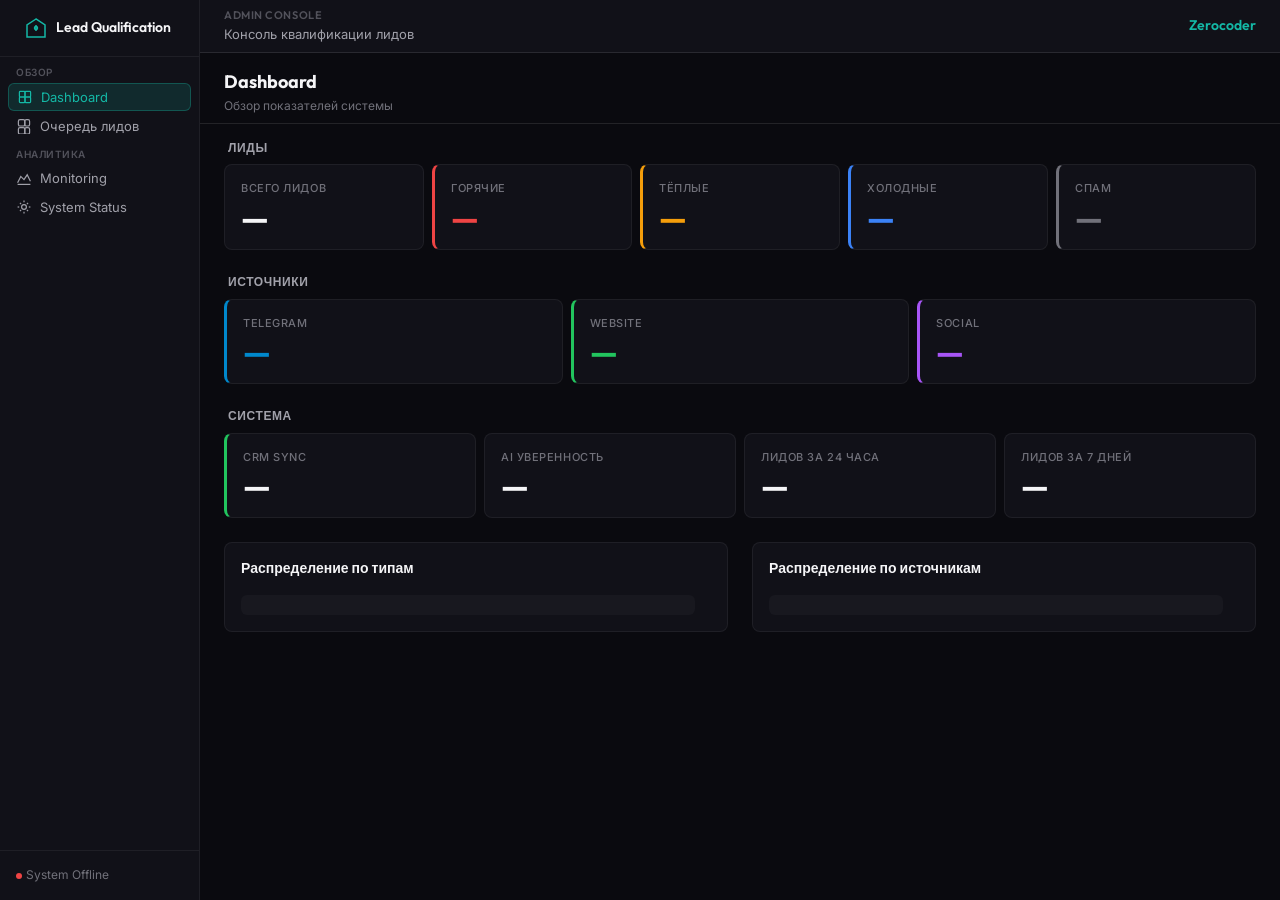
==== admin-ui/index.html @ 1e330328 "Initial release: Lead Qualification MVP AI-powered lead qualification system with Website, Telegram," ====
<!DOCTYPE html>
<html lang="ru">
<head>
    <meta charset="UTF-8">
    <meta name="viewport" content="width=device-width, initial-scale=1.0">
    <title>Lead Qualification — Admin Console</title>
    <link rel="preconnect" href="https://fonts.googleapis.com">
    <link rel="preconnect" href="https://fonts.gstatic.com" crossorigin>
    <link href="https://fonts.googleapis.com/css2?family=Inter:wght@400;500;600;700&family=Outfit:wght@400;500;600;700&display=swap" rel="stylesheet">
    <link rel="stylesheet" href="styles.css">
</head>
<body>
    <div class="app">
        <div class="app-layout">
            <!-- Sidebar - Full Height -->
            <aside class="sidebar">
                <div class="sidebar-brand">
                    <svg class="sidebar-logo" viewBox="0 0 32 32" fill="none" stroke="currentColor" stroke-width="2">
                        <path d="M16 4l-12 8v16h24v-16l-12-8z"/>
                        <path d="M16 12v8"/>
                        <circle cx="16" cy="16" r="2"/>
                    </svg>
                    <div class="sidebar-brand-text">
                        <div class="sidebar-brand-title">Lead Qualification</div>
                    </div>
                </div>
                <nav class="sidebar-nav">
                    <div class="nav-section">
                        <div class="nav-section-title">Обзор</div>
                        <a href="#dashboard" class="nav-item active" data-page="dashboard">
                            <svg class="nav-icon" viewBox="0 0 20 20" fill="none" stroke="currentColor" stroke-width="1.5">
                                <rect x="3" y="3" width="7" height="7" rx="1"/>
                                <rect x="10" y="3" width="7" height="7" rx="1"/>
                                <rect x="3" y="10" width="7" height="7" rx="1"/>
                                <rect x="10" y="10" width="7" height="7" rx="1"/>
                            </svg>
                            Dashboard
                        </a>
                        <a href="#leads" class="nav-item" data-page="leads">
                            <svg class="nav-icon" viewBox="0 0 20 20" fill="none" stroke="currentColor" stroke-width="1.5">
                                <path d="M9 2H5a2 2 0 00-2 2v4a2 2 0 002 2h4a2 2 0 002-2V4a2 2 0 00-2-2z"/>
                                <path d="M15 2h-2a2 2 0 00-2 2v4a2 2 0 002 2h2a2 2 0 002-2V4a2 2 0 00-2-2z"/>
                                <path d="M9 12H5a2 2 0 00-2 2v4a2 2 0 002 2h4a2 2 0 002-2v-4a2 2 0 00-2-2z"/>
                                <path d="M15 12h-2a2 2 0 00-2 2v4a2 2 0 002 2h2a2 2 0 002-2v-4a2 2 0 00-2-2z"/>
                            </svg>
                            Очередь лидов
                        </a>
                    </div>
                    <div class="nav-section">
                        <div class="nav-section-title">Аналитика</div>
                        <a href="#monitoring" class="nav-item" data-page="monitoring">
                            <svg class="nav-icon" viewBox="0 0 20 20" fill="none" stroke="currentColor" stroke-width="1.5">
                                <path d="M2 16l4-8 4 4 4-6 4 8"/>
                                <path d="M2 18h16"/>
                            </svg>
                            Monitoring
                        </a>
                        <a href="#system" class="nav-item" data-page="system">
                            <svg class="nav-icon" viewBox="0 0 20 20" fill="none" stroke="currentColor" stroke-width="1.5">
                                <circle cx="10" cy="10" r="3"/>
                                <path d="M10 2v2"/>
                                <path d="M10 16v2"/>
                                <path d="M2 10h2"/>
                                <path d="M16 10h2"/>
                                <path d="M4.93 4.93l1.41 1.41"/>
                                <path d="M13.66 13.66l1.41 1.41"/>
                                <path d="M4.93 15.07l1.41-1.41"/>
                                <path d="M13.66 6.34l1.41-1.41"/>
                            </svg>
                            System Status
                        </a>
                    </div>
                </nav>
                <div class="sidebar-footer">
                    <div class="system-status">
                        <div class="status-indicator" id="system-status-indicator"></div>
                        <span class="status-text" id="system-status-text">System Online</span>
                    </div>
                </div>
            </aside>

            <!-- Main Content Area -->
            <main class="main">
                <!-- Global Header -->
                <header class="global-header">
                    <div class="global-header__left">
                        <div class="global-header__title">ADMIN CONSOLE</div>
                        <div class="global-header__subtitle">Консоль квалификации лидов</div>
                    </div>
                    <div class="global-header__right">
                        <div class="global-header__zerocoder">Zerocoder</div>
                    </div>
                </header>

                <!-- Workspace Header -->
                <div class="workspace-header" id="workspace-header">
                    <h1 class="workspace-title" id="workspace-title">Dashboard</h1>
                    <p class="workspace-subtitle" id="workspace-subtitle">Обзор показателей системы</p>
                </div>

                <div class="workspace-divider"></div>

                <!-- Content -->
                <div class="content">
                    <!-- Dashboard Page -->
                    <div id="dashboard-page" class="page active">
                        <div class="dashboard-grid">
                            <!-- Блок 1: Лиды -->
                            <div class="metrics-block">
                                <div class="metrics-block__title">Лиды</div>
                                <div class="metrics-row">
                                    <div class="metric-card">
                                        <div class="metric-header">
                                            <span class="metric-label">Всего лидов</span>
                                        </div>
                                        <div class="metric-value" id="metric-total">—</div>
                                    </div>
                                    <div class="metric-card hot">
                                        <div class="metric-header">
                                            <span class="metric-label">Горячие</span>
                                        </div>
                                        <div class="metric-value" id="metric-hot">—</div>
                                    </div>
                                    <div class="metric-card warm">
                                        <div class="metric-header">
                                            <span class="metric-label">Тёплые</span>
                                        </div>
                                        <div class="metric-value" id="metric-warm">—</div>
                                    </div>
                                    <div class="metric-card cold">
                                        <div class="metric-header">
                                            <span class="metric-label">Холодные</span>
                                        </div>
                                        <div class="metric-value" id="metric-cold">—</div>
                                    </div>
                                    <div class="metric-card spam">
                                        <div class="metric-header">
                                            <span class="metric-label">Спам</span>
                                        </div>
                                        <div class="metric-value" id="metric-spam">—</div>
                                    </div>
                                </div>
                            </div>

                            <!-- Блок 2: Источники -->
                            <div class="metrics-block">
                                <div class="metrics-block__title">Источники</div>
                                <div class="metrics-row">
                                    <div class="metric-card telegram">
                                        <div class="metric-header">
                                            <span class="metric-label">Telegram</span>
                                        </div>
                                        <div class="metric-value" id="metric-telegram">—</div>
                                    </div>
                                    <div class="metric-card website">
                                        <div class="metric-header">
                                            <span class="metric-label">Website</span>
                                        </div>
                                        <div class="metric-value" id="metric-website">—</div>
                                    </div>
                                    <div class="metric-card social">
                                        <div class="metric-header">
                                            <span class="metric-label">Social</span>
                                        </div>
                                        <div class="metric-value" id="metric-social">—</div>
                                    </div>
                                </div>
                            </div>

                            <!-- Блок 3: Система -->
                            <div class="metrics-block">
                                <div class="metrics-block__title">Система</div>
                                <div class="metrics-row">
                                    <div class="metric-card success">
                                        <div class="metric-header">
                                            <span class="metric-label">CRM Sync</span>
                                        </div>
                                        <div class="metric-value" id="metric-crm-success">—</div>
                                    </div>
                                    <div class="metric-card">
                                        <div class="metric-header">
                                            <span class="metric-label">AI Уверенность</span>
                                        </div>
                                        <div class="metric-value" id="metric-confidence">—</div>
                                    </div>
                                    <div class="metric-card">
                                        <div class="metric-header">
                                            <span class="metric-label">Лидов за 24 часа</span>
                                        </div>
                                        <div class="metric-value" id="metric-24h">—</div>
                                    </div>
                                    <div class="metric-card">
                                        <div class="metric-header">
                                            <span class="metric-label">Лидов за 7 дней</span>
                                        </div>
                                        <div class="metric-value" id="metric-7d">—</div>
                                    </div>
                                </div>
                            </div>

                            <!-- Charts -->
                            <div class="charts-section">
                                <div class="chart-card">
                                    <div class="chart-header">
                                        <h3 class="chart-title">Распределение по типам</h3>
                                    </div>
                                    <div class="distribution-chart">
                                        <div class="distribution-bar" id="distribution-bar">
                                            <div class="bar-segment hot" id="bar-hot"></div>
                                            <div class="bar-segment warm" id="bar-warm"></div>
                                            <div class="bar-segment cold" id="bar-cold"></div>
                                            <div class="bar-segment spam" id="bar-spam"></div>
                                        </div>
                                        <div class="distribution-legend" id="distribution-legend"></div>
                                    </div>
                                </div>
                                <div class="chart-card">
                                    <div class="chart-header">
                                        <h3 class="chart-title">Распределение по источникам</h3>
                                    </div>
                                    <div class="distribution-chart">
                                        <div class="distribution-bar" id="sources-bar">
                                            <div class="bar-segment telegram" id="bar-telegram"></div>
                                            <div class="bar-segment website" id="bar-website"></div>
                                            <div class="bar-segment social_media" id="bar-social"></div>
                                        </div>
                                        <div class="distribution-legend" id="sources-legend"></div>
                                    </div>
                                </div>
                            </div>
                        </div>
                    </div>

                    <!-- Leads Page - Operational Workspace -->
                    <div id="leads-page" class="page">
                        <div class="operational-workspace">
                            <!-- Left Macropanel -->
                            <div class="left-macropanel">
                                <!-- Filters -->
                                <div class="filters-bar">
                                    <select class="filter-select" id="filter-type">
                                        <option value="">Все типы</option>
                                        <option value="hot">🔥 Горячие</option>
                                        <option value="warm">🌡️ Тёплые</option>
                                        <option value="cold">❄️ Холодные</option>
                                        <option value="spam">🗑️ Спам</option>
                                    </select>
                                    <select class="filter-select" id="filter-source">
                                        <option value="">Все источники</option>
                                        <option value="telegram">Telegram</option>
                                        <option value="website">Website</option>
                                        <option value="social_media">Social Media</option>
                                    </select>
                                </div>
                                <!-- Search -->
                                <div class="search-bar">
                                    <input type="text" class="search-input" id="search-input" placeholder="Поиск по имени, телефону, email...">
                                </div>
                                <!-- Pagination -->
                                <div class="pagination-bar">
                                    <span class="pagination-meta">Страница <span id="pagination-page">1</span> · Всего: <span id="pagination-total">0</span> · Показано: <span id="pagination-shown">0</span></span>
                                    <div class="pagination-controls">
                                        <button class="pagination-btn" id="pagination-prev" disabled>←</button>
                                        <button class="pagination-btn" id="pagination-next">→</button>
                                    </div>
                                </div>
                                <!-- List -->
                                <div class="list-container" id="leads-list">
                                    <div class="loading-state">
                                        <div class="spinner"></div>
                                        <div class="loading-text">Загрузка...</div>
                                    </div>
                                </div>
                            </div>

                            <!-- Right Macropanel -->
                            <div class="right-macropanel" id="lead-detail">
                                <div class="empty-state">
                                    <svg class="empty-icon" viewBox="0 0 24 24" fill="none" stroke="currentColor" stroke-width="1.5">
                                        <path d="M9 5H7a2 2 0 00-2 2v12a2 2 0 002 2h10a2 2 0 002-2V7a2 2 0 00-2-2h-2"/>
                                        <rect x="9" y="3" width="6" height="4" rx="1"/>
                                    </svg>
                                    <h3 class="empty-title">Выберите лид</h3>
                                    <p class="empty-text">Кликните на элемент в списке</p>
                                </div>
                            </div>
                        </div>
                    </div>

                    <!-- Monitoring Page -->
                    <div id="monitoring-page" class="page">
                        <div class="operational-workspace">
                            <div class="left-macropanel">
                                <div class="filters-bar">
                                    <select class="filter-select" id="monitoring-type">
                                        <option value="">Все события</option>
                                        <option value="lead">Новые лиды</option>
                                        <option value="qualification">Квалификации</option>
                                        <option value="crm_sync">CRM синхронизации</option>
                                        <option value="error">Ошибки</option>
                                    </select>
                                </div>
                                <div class="search-bar">
                                    <input type="text" class="search-input" id="monitoring-search" placeholder="Поиск по ID события...">
                                </div>
                                <div class="pagination-bar">
                                    <span class="pagination-meta">Страница <span id="monitoring-pagination-page">1</span> · Всего: <span id="monitoring-pagination-total">0</span> · Показано: <span id="monitoring-pagination-shown">0</span></span>
                                    <div class="pagination-controls">
                                        <button class="pagination-btn" id="monitoring-pagination-prev" disabled>←</button>
                                        <button class="pagination-btn" id="monitoring-pagination-next">→</button>
                                    </div>
                                </div>
                                <div class="list-container" id="monitoring-list">
                                    <div class="loading-state">
                                        <div class="spinner"></div>
                                        <div class="loading-text">Загрузка событий...</div>
                                    </div>
                                </div>
                            </div>
                            <div class="right-macropanel" id="event-detail">
                                <div class="empty-state">
                                    <svg class="empty-icon" viewBox="0 0 24 24" fill="none" stroke="currentColor" stroke-width="1.5">
                                        <circle cx="12" cy="12" r="10"/>
                                        <path d="M12 8v4"/>
                                        <path d="M12 16h.01"/>
                                    </svg>
                                    <h3 class="empty-title">Выберите событие</h3>
                                    <p class="empty-text">Кликните на событие в списке</p>
                                </div>
                            </div>
                        </div>
                    </div>

                    <!-- System Status Page -->
                    <div id="system-page" class="page">
                        <div class="metrics-section">
                            <div class="metrics-row" id="system-metrics"></div>
                        </div>
                    </div>
                </div>
            </main>
        </div>
    </div>

    <script src="app.js"></script>
</body>
</html>
---- admin-ui/styles.css ----
/* CSS Variables */
:root {
    --bg-primary: #0a0a0f; --bg-secondary: #111118; --bg-tertiary: #18181f; --bg-elevated: #1e1e28; --bg-hover: #262632; --bg-input: #15151d;
    --text-primary: #f5f5f7; --text-secondary: #a1a1aa; --text-tertiary: #71717a; --text-muted: #52525b;
    --accent-primary: #14b8a6; --accent-secondary: #0d9488; --accent-glow: rgba(20,184,166,0.15); --accent-border: rgba(20,184,166,0.3);
    --hot-primary: #ef4444; --hot-glow: rgba(239,68,68,0.15); --warm-primary: #f59e0b; --warm-glow: rgba(245,158,11,0.15);
    --cold-primary: #3b82f6; --cold-glow: rgba(59,130,246,0.15); --spam-primary: #71717a; --spam-glow: rgba(113,113,122,0.15);
    --success: #22c55e; --success-glow: rgba(34,197,94,0.15); --success-border: rgba(34,197,94,0.3);
    --error: #ef4444; --error-glow: rgba(239,68,68,0.15); --error-border: rgba(239,68,68,0.3);
    --pending: #f59e0b; --pending-glow: rgba(245,158,11,0.15);
    --border-subtle: rgba(255,255,255,0.06); --border-default: rgba(255,255,255,0.1); --border-strong: rgba(255,255,255,0.15);
    --space-xs: 0.25rem; --space-sm: 0.5rem; --space-md: 1rem; --space-lg: 1.5rem; --space-xl: 2rem;
    --radius-sm: 0.375rem; --radius-md: 0.5rem; --radius-lg: 0.75rem;
    --font-display: 'Outfit', -apple-system, BlinkMacSystemFont, sans-serif; --font-body: 'Inter', -apple-system, BlinkMacSystemFont, sans-serif; --font-mono: 'Courier New', monospace;
    --transition-fast: 150ms ease; --transition-normal: 250ms ease;
}
*, *::before, *::after { box-sizing: border-box; margin: 0; padding: 0; }
html { scroll-behavior: smooth; font-size: 16px; }
body { font-family: var(--font-body); font-weight: 400; line-height: 1.4; color: var(--text-primary); background: var(--bg-primary); -webkit-font-smoothing: antialiased; min-height: 100vh; }
.app { display: flex; flex-direction: column; min-height: 100vh; }
.app-layout { display: flex; min-height: 100vh; }

/* Sidebar */
.sidebar { width: 200px; background: var(--bg-secondary); border-right: 1px solid var(--border-subtle); display: flex; flex-direction: column; position: sticky; top: 0; height: 100vh; overflow-y: auto; }
.sidebar-brand { padding: var(--space-md) var(--space-lg); border-bottom: 1px solid var(--border-subtle); display: flex; align-items: center; gap: var(--space-sm); }
.sidebar-logo { width: 24px; height: 24px; color: var(--accent-primary); flex-shrink: 0; }
.sidebar-brand-title { font-family: var(--font-display); font-weight: 600; font-size: 0.875rem; color: var(--text-primary); }
.sidebar-nav { flex: 1; padding: var(--space-sm) 0; }
.nav-section { padding: 0 var(--space-sm); margin-bottom: var(--space-sm); }
.nav-section-title { font-size: 0.625rem; font-weight: 600; color: var(--text-muted); text-transform: uppercase; letter-spacing: 0.05em; padding: 0 var(--space-sm); margin-bottom: var(--space-xs); }
.nav-item { display: flex; align-items: center; gap: var(--space-sm); padding: var(--space-xs) var(--space-sm); color: var(--text-secondary); text-decoration: none; border-radius: var(--radius-sm); transition: all var(--transition-fast); cursor: pointer; margin-bottom: 2px; font-size: 0.8125rem; }
.nav-item:hover { background: var(--bg-hover); color: var(--text-primary); }
.nav-item.active { background: var(--accent-glow); color: var(--accent-primary); border: 1px solid var(--accent-border); }
.nav-icon { width: 16px; height: 16px; flex-shrink: 0; }
.sidebar-footer { padding: var(--space-md); border-top: 1px solid var(--border-subtle); }
.system-status { display: flex; align-items: center; gap: var(--space-xs); font-size: 0.75rem; }
.status-indicator { width: 6px; height: 6px; border-radius: 50%; background: var(--success); animation: pulse 2s infinite; }
@keyframes pulse { 0%, 100% { opacity: 1; } 50% { opacity: 0.5; } }
.status-indicator.error { background: var(--error); }
.status-text { color: var(--text-tertiary); }

/* Main */
.main { flex: 1; min-height: 100vh; display: flex; flex-direction: column; }

/* Global Header */
.global-header { display: flex; justify-content: space-between; align-items: center; padding: var(--space-sm) var(--space-lg); background: var(--bg-secondary); border-bottom: 1px solid var(--border-default); }
.global-header__left { display: flex; flex-direction: column; gap: 2px; }
.global-header__title { font-family: var(--font-display); font-size: 0.6875rem; font-weight: 600; color: var(--text-muted); text-transform: uppercase; letter-spacing: 0.05em; }
.global-header__subtitle { font-size: 0.8125rem; color: var(--text-secondary); }
.global-header__right { display: flex; align-items: center; }
.global-header__zerocoder { font-family: var(--font-display); font-size: 0.875rem; font-weight: 600; color: var(--accent-primary); }

/* Workspace Header */
.workspace-header { padding: var(--space-md) var(--space-lg) var(--space-sm); }
.workspace-title { font-family: var(--font-display); font-size: 1.125rem; font-weight: 700; color: var(--text-primary); margin: 0 0 4px 0; }
.workspace-subtitle { font-size: 0.75rem; color: var(--text-tertiary); margin: 0; }
.workspace-divider { height: 1px; background: var(--border-default); margin-bottom: var(--space-md); }

/* Content */
.content { flex: 1; padding: 0 var(--space-lg) var(--space-lg); }
.page { display: none; }
.page.active { display: block; }

/* Dashboard */
.dashboard-grid { display: grid; gap: var(--space-lg); }
.metrics-block { display: grid; gap: var(--space-sm); }
.metrics-block__title { font-family: var(--font-display); font-size: 0.75rem; font-weight: 600; color: var(--text-secondary); text-transform: uppercase; letter-spacing: 0.05em; padding: 0 var(--space-xs); }
.metrics-row { display: grid; grid-template-columns: repeat(auto-fit, minmax(180px, 1fr)); gap: var(--space-sm); }
.metric-card { background: var(--bg-secondary); border: 1px solid var(--border-subtle); border-radius: var(--radius-md); padding: var(--space-md); }
.metric-card.hot { border-left: 3px solid var(--hot-primary); }
.metric-card.warm { border-left: 3px solid var(--warm-primary); }
.metric-card.cold { border-left: 3px solid var(--cold-primary); }
.metric-card.spam { border-left: 3px solid var(--spam-primary); }
.metric-card.success { border-left: 3px solid var(--success); }
.metric-card.telegram { border-left: 3px solid #0088cc; }
.metric-card.website { border-left: 3px solid var(--success); }
.metric-card.social { border-left: 3px solid #a855f7; }
.metric-header { display: flex; align-items: center; justify-content: space-between; margin-bottom: var(--space-xs); }
.metric-label { font-size: 0.6875rem; font-weight: 500; color: var(--text-tertiary); text-transform: uppercase; letter-spacing: 0.05em; }
.metric-value { font-family: var(--font-display); font-size: 2rem; font-weight: 700; color: var(--text-primary); line-height: 1; }
.metric-card.hot .metric-value { color: var(--hot-primary); }
.metric-card.warm .metric-value { color: var(--warm-primary); }
.metric-card.cold .metric-value { color: var(--cold-primary); }
.metric-card.spam .metric-value { color: var(--spam-primary); }
.metric-card.telegram .metric-value { color: #0088cc; }
.metric-card.website .metric-value { color: var(--success); }
.metric-card.social .metric-value { color: #a855f7; }

/* Charts */
.charts-section { display: grid; grid-template-columns: repeat(auto-fit, minmax(350px, 1fr)); gap: var(--space-lg); }
.chart-card { background: var(--bg-secondary); border: 1px solid var(--border-subtle); border-radius: var(--radius-md); padding: var(--space-md); }
.chart-title { font-family: var(--font-display); font-size: 0.875rem; font-weight: 600; color: var(--text-primary); margin-bottom: var(--space-md); }
.distribution-chart { display: flex; align-items: center; gap: var(--space-md); }
.distribution-bar { flex: 1; height: 20px; background: var(--bg-tertiary); border-radius: var(--radius-sm); overflow: hidden; display: flex; }
.bar-segment { height: 100%; }
.bar-segment.hot { background: var(--hot-primary); }
.bar-segment.warm { background: var(--warm-primary); }
.bar-segment.cold { background: var(--cold-primary); }
.bar-segment.spam { background: var(--spam-primary); }
.bar-segment.telegram { background: #0088cc; }
.bar-segment.website { background: var(--success); }
.bar-segment.social_media { background: #a855f7; }
.distribution-legend { display: flex; flex-direction: column; gap: 2px; }
.legend-item { display: flex; align-items: center; gap: var(--space-sm); font-size: 0.75rem; }
.legend-dot { width: 8px; height: 8px; border-radius: 50%; }
.legend-dot.hot { background: var(--hot-primary); }
.legend-dot.warm { background: var(--warm-primary); }
.legend-dot.cold { background: var(--cold-primary); }
.legend-dot.spam { background: var(--spam-primary); }
.legend-dot.telegram { background: #0088cc; }
.legend-dot.website { background: var(--success); }
.legend-dot.social_media { background: #a855f7; }
.legend-label { color: var(--text-secondary); }
.legend-value { color: var(--text-primary); font-weight: 600; margin-left: auto; }

/* Operational Workspace */
.operational-workspace { display: grid; grid-template-columns: 360px 1fr; gap: var(--space-md); height: calc(100vh - 140px); }

/* Left Macropanel */
.left-macropanel { background: var(--bg-secondary); border: 1px solid var(--border-subtle); border-radius: var(--radius-md); display: flex; flex-direction: column; overflow: hidden; }
.filters-bar { display: flex; gap: var(--space-xs); padding: var(--space-sm); border-bottom: 1px solid var(--border-subtle); }
.filter-select { padding: 4px var(--space-sm); background: var(--bg-input); border: 1px solid var(--border-default); border-radius: var(--radius-sm); color: var(--text-primary); font-size: 0.75rem; cursor: pointer; }
.filter-select:focus { outline: none; border-color: var(--accent-primary); }
.search-bar { padding: var(--space-xs) var(--space-sm); border-bottom: 1px solid var(--border-subtle); }
.search-input { width: 100%; padding: 4px var(--space-sm); background: var(--bg-input); border: 1px solid var(--border-default); border-radius: var(--radius-sm); color: var(--text-primary); font-size: 0.8125rem; }
.search-input:focus { outline: none; border-color: var(--accent-primary); }
.search-input::placeholder { color: var(--text-muted); }
.pagination-bar { display: flex; align-items: center; justify-content: space-between; padding: var(--space-xs) var(--space-sm); border-bottom: 1px solid var(--border-subtle); font-size: 0.75rem; }
.pagination-meta { color: var(--text-terriary); }
.pagination-controls { display: flex; gap: var(--space-xs); }
.pagination-btn { padding: 2px var(--space-sm); background: var(--bg-tertiary); border: 1px solid var(--border-default); border-radius: var(--radius-sm); color: var(--text-primary); cursor: pointer; font-size: 0.75rem; }
.pagination-btn:hover:not(:disabled) { background: var(--bg-hover); }
.pagination-btn:disabled { opacity: 0.5; cursor: not-allowed; }

/* List Container */
.list-container { flex: 1; overflow-y: auto; }

/* Three-Line Item - Compact */
.list-item { display: grid; grid-template-rows: auto auto auto; gap: 1px; padding: 6px var(--space-sm); border-bottom: 1px solid var(--border-subtle); cursor: pointer; transition: background var(--transition-fast); }
.list-item:hover { background: var(--bg-hover); }
.list-item.selected { background: var(--accent-glow); border-left: 2px solid var(--accent-primary); }
.list-item__row { display: grid; grid-template-columns: 1fr auto 1fr; align-items: center; gap: var(--space-sm); }
.list-item__timestamp { font-size: 0.625rem; color: var(--text-tertiary); font-family: var(--font-mono); }
.list-item__id { font-size: 0.75rem; font-weight: 600; color: var(--text-primary); text-align: center; }
.list-item__status { text-align: right; }
.list-item__preview { font-size: 0.6875rem; color: var(--text-secondary); display: -webkit-box; -webkit-line-clamp: 2; -webkit-box-orient: vertical; overflow: hidden; }
.list-item__telemetry { font-size: 0.5625rem; color: var(--text-muted); font-family: var(--font-mono); display: flex; gap: var(--space-sm); flex-wrap: wrap; }
.list-item__telemetry-item { display: flex; align-items: center; gap: 2px; }

/* Right Macropanel */
.right-macropanel { background: var(--bg-secondary); border: 1px solid var(--border-subtle); border-radius: var(--radius-md); display: flex; flex-direction: column; overflow: hidden; }

/* Card Header */
.card-header { display: flex; align-items: center; justify-content: space-between; padding: var(--space-md); border-bottom: 1px solid var(--border-subtle); }
.card-header__title { font-family: var(--font-display); font-size: 0.875rem; font-weight: 600; color: var(--text-primary); }

/* Object Status */
.object-status { display: inline-flex; align-items: center; padding: 2px 8px; border-radius: var(--radius-sm); font-size: 0.6875rem; font-weight: 600; text-transform: uppercase; }
.object-status--success { background: var(--success-glow); color: var(--success); border: 1px solid var(--success-border); }
.object-status--error { background: var(--error-glow); color: var(--error); border: 1px solid var(--error-border); }
.object-status--pending { background: var(--pending-glow); color: var(--pending); border: 1px solid rgba(245,158,11,0.3); }

/* Card Body */
.card-body { flex: 1; overflow-y: auto; padding: var(--space-md); }

/* Passport Panels */
.passport-panels { display: grid; grid-template-columns: 1fr 1fr; gap: var(--space-md); margin-bottom: var(--space-md); }
.passport-panel { background: var(--bg-tertiary); border: 1px solid var(--border-subtle); border-radius: var(--radius-sm); padding: var(--space-sm); }
.passport-panel__title { font-family: var(--font-display); font-size: 0.625rem; font-weight: 600; color: var(--text-secondary); text-transform: uppercase; letter-spacing: 0.05em; margin-bottom: var(--space-xs); }
.passport-field { display: flex; align-items: baseline; gap: var(--space-xs); margin-bottom: 2px; }
.passport-field:last-child { margin-bottom: 0; }
.passport-field__label { font-size: 0.625rem; color: var(--text-muted); width: 140px; flex-shrink: 0; }
.passport-field__value { font-size: 0.75rem; color: var(--text-primary); flex: 1; }
.passport-field__value.missing { color: var(--text-muted); font-style: italic; }
.kommo-link { color: var(--accent-primary); text-decoration: none; font-size: 0.75rem; transition: color var(--transition-fast); }
.kommo-link:hover { color: var(--accent-secondary); text-decoration: underline; }

/* Content Panels */
.content-panels { display: grid; grid-template-columns: 1fr 1fr; gap: var(--space-md); margin-bottom: var(--space-md); }
.content-panel { background: var(--bg-tertiary); border: 1px solid var(--border-subtle); border-radius: var(--radius-sm); overflow: hidden; }
.content-panel__header { display: flex; align-items: center; gap: var(--space-xs); padding: var(--space-xs) var(--space-sm); background: var(--bg-elevated); border-bottom: 1px solid var(--border-subtle); }
.content-panel__icon { width: 14px; height: 14px; color: var(--accent-primary); }
.content-panel__title { font-size: 0.8125rem; font-weight: 500; color: var(--text-primary); }
.content-panel__badges { display: flex; align-items: center; gap: var(--space-sm); margin-left: auto; }
.content-panel__confidence { font-size: 0.75rem; color: var(--text-secondary); font-weight: 500; }
.content-panel__body { padding: var(--space-sm); height: calc(6 * 1.4rem); overflow-y: auto; }
.content-panel__text { font-size: 0.8125rem; line-height: 1.4; color: var(--text-secondary); white-space: pre-wrap; }
.content-panel__center { display: flex; flex-direction: column; align-items: center; justify-content: center; gap: var(--space-sm); height: 100%; }
.content-panel__type { display: flex; align-items: center; gap: var(--space-sm); font-size: 0.875rem; font-weight: 600; }
.content-panel__verdict { font-size: 0.8125rem; color: var(--text-secondary); text-align: center; }

/* Timeline */
.timeline { display: flex; flex-direction: column; gap: var(--space-xs); }
.timeline-stage { display: grid; grid-template-rows: auto auto; gap: 1px; }
.timeline-stage__top { display: grid; grid-template-columns: 1fr auto; align-items: center; gap: var(--space-sm); }
.timeline-stage__left { display: flex; align-items: center; gap: var(--space-xs); }
.timeline-stage__marker { width: 6px; height: 6px; border-radius: 50%; flex-shrink: 0; }
.timeline-stage__marker--success { background: var(--success); }
.timeline-stage__marker--error { background: var(--error); }
.timeline-stage__marker--pending { background: var(--pending); }
.timeline-stage__time { font-size: 0.625rem; color: var(--text-tertiary); font-family: var(--font-mono); }
.timeline-stage__name { font-size: 0.8125rem; color: var(--text-primary); }
.timeline-stage__status { font-size: 0.6875rem; color: var(--text-secondary); }
.timeline-stage__bottom { margin-left: 14px; font-size: 0.625rem; color: var(--text-muted); cursor: pointer; }
.timeline-stage__bottom:hover { color: var(--text-tertiary); text-decoration: underline; }

/* Collapsed Zone */
.collapsed-zone { margin-top: auto; border-top: 1px solid var(--border-subtle); }
.collapsed-zone summary { padding: var(--space-sm); background: var(--bg-tertiary); cursor: pointer; font-size: 0.8125rem; font-weight: 500; color: var(--text-secondary); display: flex; align-items: center; justify-content: space-between; }
.collapsed-zone summary:hover { background: var(--bg-hover); }
.collapsed-zone[open] summary { border-bottom: 1px solid var(--border-subtle); }
.collapsed-zone__content { padding: var(--space-sm); }

/* Badges */
.badge { display: inline-flex; align-items: center; padding: 2px 6px; border-radius: var(--radius-sm); font-size: 0.6875rem; font-weight: 600; }
.badge.hot { background: var(--hot-glow); color: var(--hot-primary); }
.badge.warm { background: var(--warm-glow); color: var(--warm-primary); }
.badge.cold { background: var(--cold-glow); color: var(--cold-primary); }
.badge.spam { background: var(--spam-glow); color: var(--spam-primary); }
.badge.success { background: var(--success-glow); color: var(--success); }
.badge.error { background: var(--error-glow); color: var(--error); }
.badge.pending { background: var(--pending-glow); color: var(--pending); }
.badge.telegram { background: rgba(0,136,204,0.15); color: #0088cc; }
.badge.website { background: rgba(34,197,94,0.15); color: var(--success); }
.badge.social_media { background: rgba(168,85,247,0.15); color: #a855f7; }

/* Empty & Loading */
.empty-state { display: flex; flex-direction: column; align-items: center; justify-content: center; padding: var(--space-xl); text-align: center; }
.empty-icon { width: 48px; height: 48px; color: var(--text-muted); margin-bottom: var(--space-md); }
.empty-title { font-family: var(--font-display); font-size: 1rem; font-weight: 600; color: var(--text-primary); margin-bottom: var(--space-xs); }
.empty-text { font-size: 0.8125rem; color: var(--text-tertiary); }
.loading-state { display: flex; flex-direction: column; align-items: center; justify-content: center; padding: var(--space-xl); }
.spinner { width: 24px; height: 24px; border: 2px solid var(--border-subtle); border-top-color: var(--accent-primary); border-radius: 50%; animation: spin 0.8s linear infinite; }
@keyframes spin { to { transform: rotate(360deg); } }
.loading-text { margin-top: var(--space-sm); font-size: 0.8125rem; color: var(--text-terriary); }

/* Scrollbar */
::-webkit-scrollbar { width: 6px; height: 6px; }
::-webkit-scrollbar-track { background: var(--bg-tertiary); }
::-webkit-scrollbar-thumb { background: var(--border-default); border-radius: 3px; }
::-webkit-scrollbar-thumb:hover { background: var(--border-strong); }

/* Responsive */
@media (max-width: 1400px) { .operational-workspace { grid-template-columns: 380px 1fr; } }
@media (max-width: 1024px) { .sidebar { width: 180px; } .operational-workspace { grid-template-columns: 1fr; } .right-macropanel { display: none; } }
@media (max-width: 768px) { .sidebar { width: 60px; } .nav-section-title { display: none; } .nav-item { padding: var(--space-xs); justify-content: center; } .content { padding: 0 var(--space-md) var(--space-md); } }
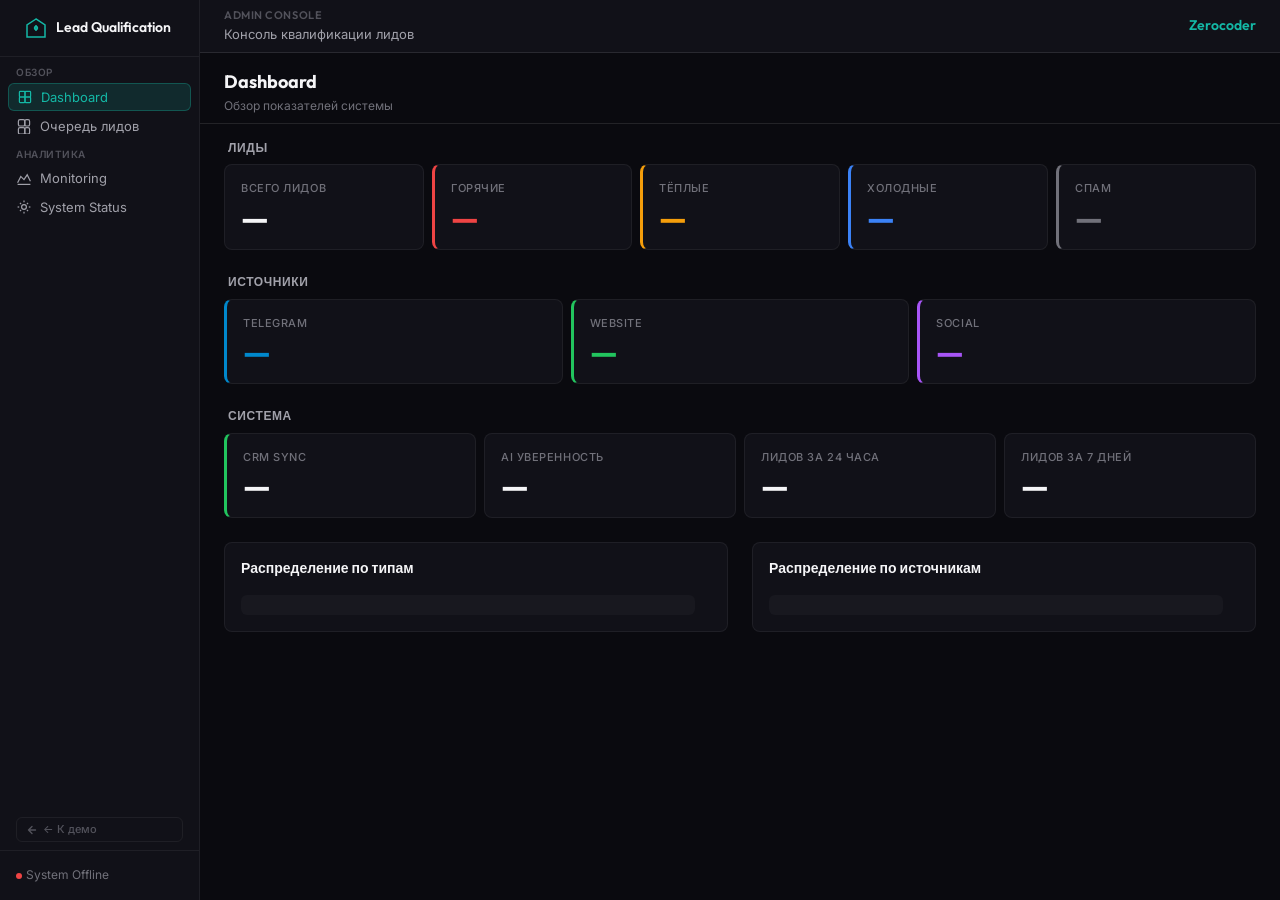
==== commit 57f8eeb2: "Update User Guide" ====
--- a/admin-ui/index.html
+++ b/admin-ui/index.html
@@ -71,6 +71,12 @@
                         </a>
                     </div>
                 </nav>
+                <a href="https://lead-qual-demo.alex-n8n.site" class="sidebar-back">
+                    <svg class="sidebar-back-icon" viewBox="0 0 20 20" fill="none">
+                        <path d="M15 10H5M5 10L10 5M5 10L10 15" stroke="currentColor" stroke-width="2" stroke-linecap="round" stroke-linejoin="round"/>
+                    </svg>
+                    <span>← К демо</span>
+                </a>
                 <div class="sidebar-footer">
                     <div class="system-status">
                         <div class="status-indicator" id="system-status-indicator"></div>
--- a/admin-ui/styles.css
+++ b/admin-ui/styles.css
@@ -25,6 +25,9 @@
 .sidebar-brand { padding: var(--space-md) var(--space-lg); border-bottom: 1px solid var(--border-subtle); display: flex; align-items: center; gap: var(--space-sm); }
 .sidebar-logo { width: 24px; height: 24px; color: var(--accent-primary); flex-shrink: 0; }
 .sidebar-brand-title { font-family: var(--font-display); font-weight: 600; font-size: 0.875rem; color: var(--text-primary); }
+.sidebar-back { display: flex; align-items: center; gap: var(--space-xs); padding: var(--space-xs) var(--space-sm); margin: var(--space-sm) var(--space-md); background: transparent; border: 1px solid var(--border-subtle); border-radius: var(--radius-sm); color: var(--text-muted); text-decoration: none; font-size: 0.6875rem; font-weight: 500; transition: all var(--transition-fast); }
+.sidebar-back:hover { background: var(--bg-hover); color: var(--text-secondary); border-color: var(--border-default); }
+.sidebar-back-icon { width: 14px; height: 14px; }
 .sidebar-nav { flex: 1; padding: var(--space-sm) 0; }
 .nav-section { padding: 0 var(--space-sm); margin-bottom: var(--space-sm); }
 .nav-section-title { font-size: 0.625rem; font-weight: 600; color: var(--text-muted); text-transform: uppercase; letter-spacing: 0.05em; padding: 0 var(--space-sm); margin-bottom: var(--space-xs); }
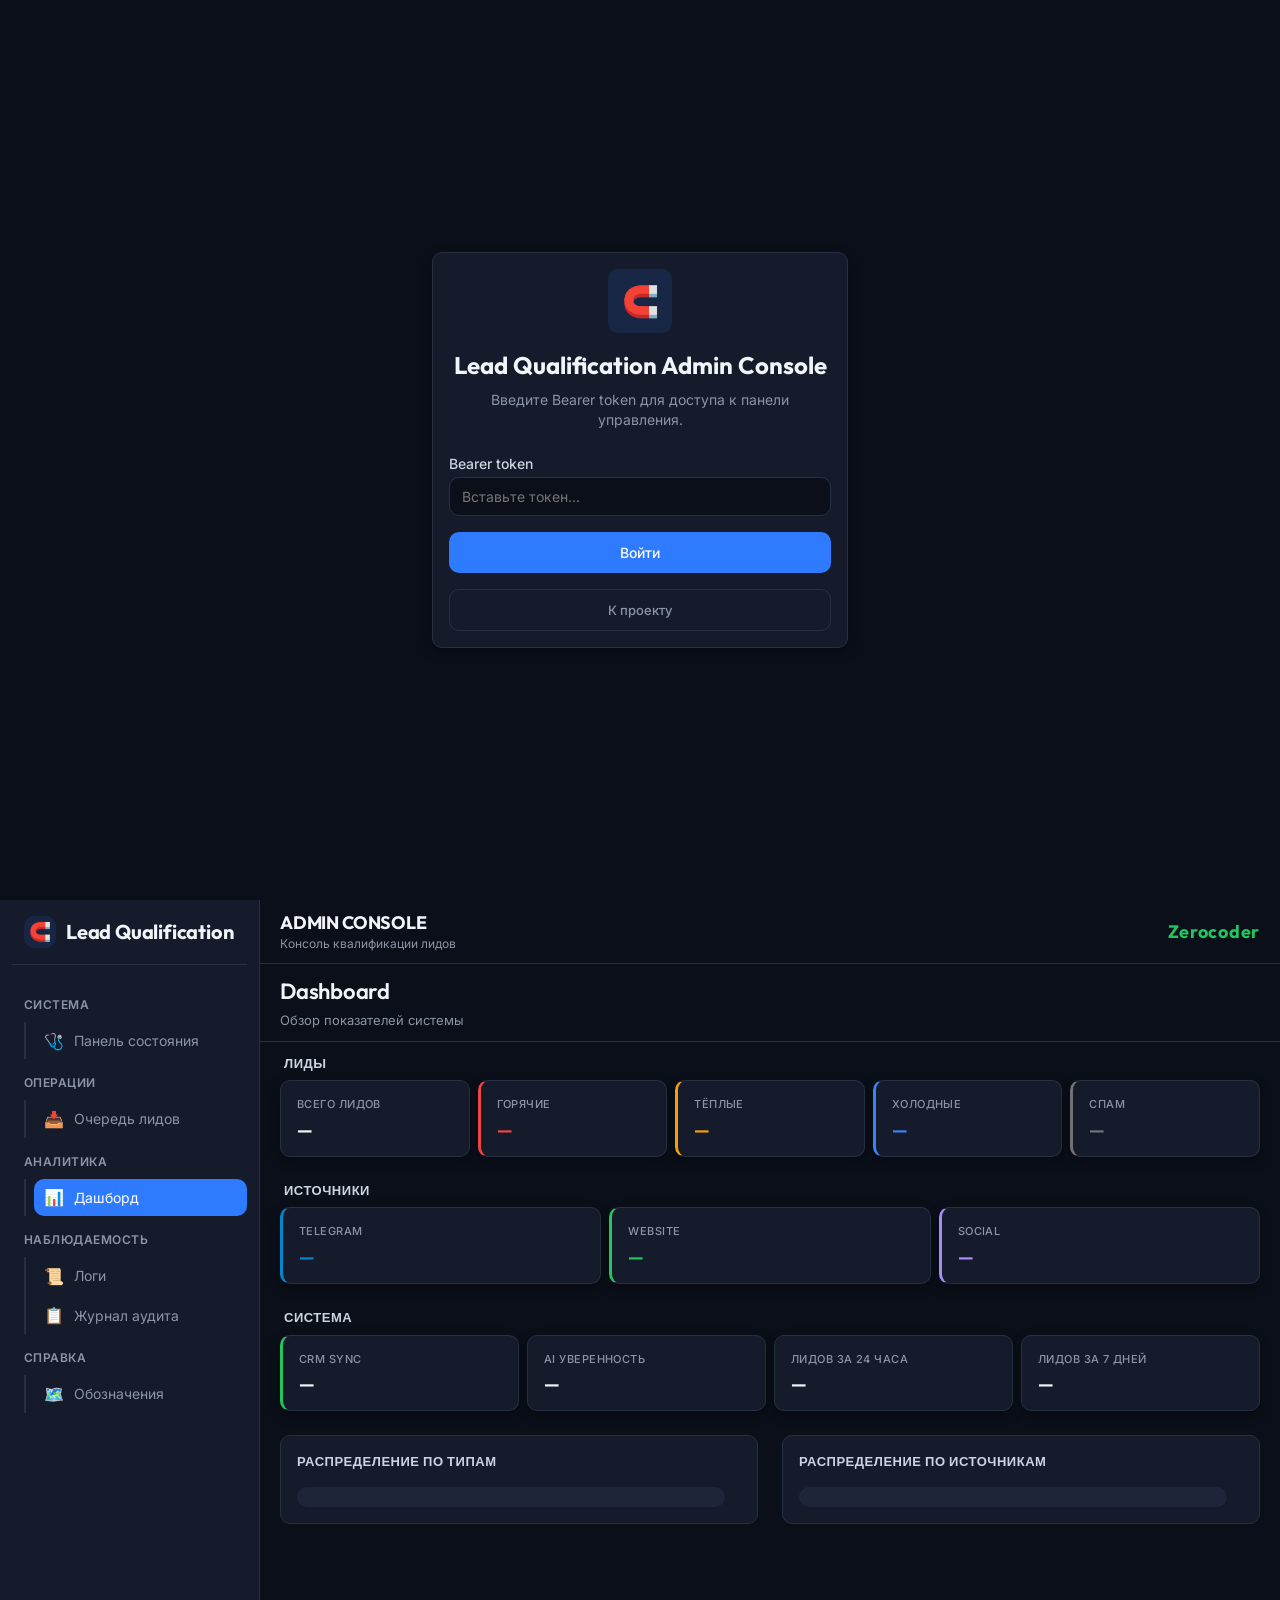
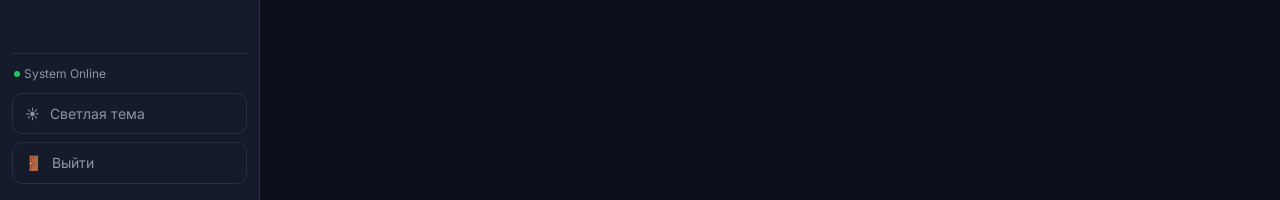
==== commit 369c7e24: "feat: admin console canon wave (logs/audit/auth) + roadmap SSOT pointer - Audit subsystem (audit_log" ====
--- a/admin-ui/index.html
+++ b/admin-ui/index.html
@@ -7,81 +7,124 @@
     <link rel="preconnect" href="https://fonts.googleapis.com">
     <link rel="preconnect" href="https://fonts.gstatic.com" crossorigin>
     <link href="https://fonts.googleapis.com/css2?family=Inter:wght@400;500;600;700&family=Outfit:wght@400;500;600;700&display=swap" rel="stylesheet">
-    <link rel="stylesheet" href="styles.css">
+    <link rel="stylesheet" href="styles.css?v=22">
+    <script>
+        /* Тема применяется до отрисовки (без вспышки): ключ `ai-theme`
+           — общий стандарт консолей APL (RF/AIC/RAR/MAB/PR/LQ). */
+        (function () {
+            try {
+                var t = localStorage.getItem('ai-theme');
+                if (t === 'light') document.documentElement.setAttribute('data-theme', 'light');
+            } catch (e) { /* localStorage недоступен */ }
+        })();
+    </script>
 </head>
 <body>
+    <!-- Форма входа по токену (канон AIC Login / RF companyAuth): показывается,
+         пока нет валидной сессии; успешный вход пишется в аудит (console_login). -->
+    <div id="login-page" class="login-page" hidden>
+        <div class="card login-card">
+            <div class="login-card__icon">🧲</div>
+            <h1 class="login-card__title">Lead Qualification Admin Console</h1>
+            <p class="login-card__subtitle">Введите Bearer token для доступа к панели управления.</p>
+            <form id="login-form" novalidate>
+                <label class="login-card__label" for="login-token"
+                       title="Полный доступ к панели управления — по токену.">Bearer token</label>
+                <input type="password" id="login-token" class="audit-input login-card__input"
+                       placeholder="Вставьте токен..." autocomplete="current-password">
+                <div class="login-card__error" id="login-error" hidden></div>
+                <button type="submit" class="login-card__btn">Войти</button>
+                <button type="button" class="login-card__btn login-card__btn--outline" id="login-demo" hidden
+                        title="Демо-режим: посмотрите консоль без прав изменения (read-only).">Войти в демо-режим (только просмотр)</button>
+                <button type="button" class="login-card__btn login-card__btn--outline login-card__btn--home" id="login-return"
+                        title="Вернуться на страницу проекта в витрине AIP.">К проекту</button>
+            </form>
+        </div>
+    </div>
+
     <div class="app">
         <div class="app-layout">
             <!-- Sidebar - Full Height -->
             <aside class="sidebar">
                 <div class="sidebar-brand">
-                    <svg class="sidebar-logo" viewBox="0 0 32 32" fill="none" stroke="currentColor" stroke-width="2">
-                        <path d="M16 4l-12 8v16h24v-16l-12-8z"/>
-                        <path d="M16 12v8"/>
-                        <circle cx="16" cy="16" r="2"/>
-                    </svg>
+                    <span class="sidebar-brand__icon" aria-hidden="true">🧲</span>
                     <div class="sidebar-brand-text">
                         <div class="sidebar-brand-title">Lead Qualification</div>
                     </div>
                 </div>
+                <!-- Демо-бейдж — канон RF .op-sidebar-demo / AIC / MAB: под брендом,
+                     виден только в демо-сессии (роль demo, read-only). -->
+                <div class="sidebar-demo-badge" id="demo-badge" hidden>🔒 Демо-режим: только просмотр</div>
                 <nav class="sidebar-nav">
+                    <!-- Меню-канон APL: Система → Операции → Аналитика → Наблюдаемость → Справка -->
                     <div class="nav-section">
-                        <div class="nav-section-title">Обзор</div>
-                        <a href="#dashboard" class="nav-item active" data-page="dashboard">
-                            <svg class="nav-icon" viewBox="0 0 20 20" fill="none" stroke="currentColor" stroke-width="1.5">
-                                <rect x="3" y="3" width="7" height="7" rx="1"/>
-                                <rect x="10" y="3" width="7" height="7" rx="1"/>
-                                <rect x="3" y="10" width="7" height="7" rx="1"/>
-                                <rect x="10" y="10" width="7" height="7" rx="1"/>
-                            </svg>
-                            Dashboard
-                        </a>
-                        <a href="#leads" class="nav-item" data-page="leads">
-                            <svg class="nav-icon" viewBox="0 0 20 20" fill="none" stroke="currentColor" stroke-width="1.5">
-                                <path d="M9 2H5a2 2 0 00-2 2v4a2 2 0 002 2h4a2 2 0 002-2V4a2 2 0 00-2-2z"/>
-                                <path d="M15 2h-2a2 2 0 00-2 2v4a2 2 0 002 2h2a2 2 0 002-2V4a2 2 0 00-2-2z"/>
-                                <path d="M9 12H5a2 2 0 00-2 2v4a2 2 0 002 2h4a2 2 0 002-2v-4a2 2 0 00-2-2z"/>
-                                <path d="M15 12h-2a2 2 0 00-2 2v4a2 2 0 002 2h2a2 2 0 002-2v-4a2 2 0 00-2-2z"/>
-                            </svg>
-                            Очередь лидов
-                        </a>
+                        <div class="nav-section-title">Система</div>
+                        <div class="nav-items">
+                            <a href="#system" class="nav-item" data-page="system">
+                                <span class="nav-icon">🩺</span>
+                                Панель состояния
+                            </a>
+                        </div>
+                    </div>
+                    <div class="nav-section">
+                        <div class="nav-section-title">Операции</div>
+                        <div class="nav-items">
+                            <a href="#leads" class="nav-item" data-page="leads">
+                                <span class="nav-icon">📥</span>
+                                Очередь лидов
+                            </a>
+                        </div>
                     </div>
                     <div class="nav-section">
                         <div class="nav-section-title">Аналитика</div>
-                        <a href="#monitoring" class="nav-item" data-page="monitoring">
-                            <svg class="nav-icon" viewBox="0 0 20 20" fill="none" stroke="currentColor" stroke-width="1.5">
-                                <path d="M2 16l4-8 4 4 4-6 4 8"/>
-                                <path d="M2 18h16"/>
-                            </svg>
-                            Monitoring
-                        </a>
-                        <a href="#system" class="nav-item" data-page="system">
-                            <svg class="nav-icon" viewBox="0 0 20 20" fill="none" stroke="currentColor" stroke-width="1.5">
-                                <circle cx="10" cy="10" r="3"/>
-                                <path d="M10 2v2"/>
-                                <path d="M10 16v2"/>
-                                <path d="M2 10h2"/>
-                                <path d="M16 10h2"/>
-                                <path d="M4.93 4.93l1.41 1.41"/>
-                                <path d="M13.66 13.66l1.41 1.41"/>
-                                <path d="M4.93 15.07l1.41-1.41"/>
-                                <path d="M13.66 6.34l1.41-1.41"/>
-                            </svg>
-                            System Status
-                        </a>
+                        <div class="nav-items">
+                            <a href="#dashboard" class="nav-item active" data-page="dashboard">
+                                <span class="nav-icon">📊</span>
+                                Дашборд
+                            </a>
+                        </div>
+                    </div>
+                    <div class="nav-section">
+                        <div class="nav-section-title">Наблюдаемость</div>
+                        <div class="nav-items">
+                            <a href="#monitoring" class="nav-item" data-page="monitoring">
+                                <span class="nav-icon">📜</span>
+                                Логи
+                            </a>
+                            <a href="#audit" class="nav-item" data-page="audit">
+                                <span class="nav-icon">📋</span>
+                                Журнал аудита
+                            </a>
+                        </div>
+                    </div>
+                    <div class="nav-section">
+                        <div class="nav-section-title">Справка</div>
+                        <div class="nav-items">
+                            <a href="#legend" class="nav-item" data-page="legend">
+                                <span class="nav-icon">🗺️</span>
+                                Обозначения
+                            </a>
+                        </div>
                     </div>
                 </nav>
-                <a href="https://lead-qual-demo.alex-n8n.site" class="sidebar-back">
-                    <svg class="sidebar-back-icon" viewBox="0 0 20 20" fill="none">
-                        <path d="M15 10H5M5 10L10 5M5 10L10 15" stroke="currentColor" stroke-width="2" stroke-linecap="round" stroke-linejoin="round"/>
-                    </svg>
-                    <span>← К демо</span>
-                </a>
                 <div class="sidebar-footer">
                     <div class="system-status">
                         <div class="status-indicator" id="system-status-indicator"></div>
                         <span class="status-text" id="system-status-text">System Online</span>
                     </div>
+                    <!-- Канон AIC/RF (консоль с авторизацией): тема и Выйти —
+                         полноширинные кнопки внизу сайдбара (иконка + текст);
+                         «К проекту» остаётся на логинформе. -->
+                    <button type="button" class="sidebar-footer__btn" id="theme-toggle"
+                            title="Переключить светлую/тёмную тему (запоминается в браузере)">
+                        <span id="theme-toggle__icon">☀️</span>
+                        <span id="theme-toggle__label">Светлая тема</span>
+                    </button>
+                    <button type="button" class="sidebar-footer__btn" id="logout-btn"
+                            title="Завершить сессию и вернуться на форму входа.">
+                        <span aria-hidden="true">🚪</span>
+                        <span>Выйти</span>
+                    </button>
                 </div>
             </aside>
 
@@ -100,8 +143,14 @@
 
                 <!-- Workspace Header -->
                 <div class="workspace-header" id="workspace-header">
-                    <h1 class="workspace-title" id="workspace-title">Dashboard</h1>
-                    <p class="workspace-subtitle" id="workspace-subtitle">Обзор показателей системы</p>
+                    <div class="ws-header__text">
+                        <h1 class="workspace-title" id="workspace-title">Dashboard</h1>
+                        <p class="workspace-subtitle" id="workspace-subtitle">Обзор показателей системы</p>
+                    </div>
+                    <div class="ws-actions" id="ws-actions" hidden>
+                        <button type="button" class="ws-action-btn" id="audit-export" title="Скачать журнал в CSV">Экспорт CSV</button>
+                        <button type="button" class="ws-action-btn" id="audit-refresh" title="Перечитать журнал">Обновить</button>
+                    </div>
                 </div>
 
                 <div class="workspace-divider"></div>
@@ -253,28 +302,26 @@
                                     </select>
                                     <select class="filter-select" id="filter-source">
                                         <option value="">Все источники</option>
-                                        <option value="telegram">Telegram</option>
-                                        <option value="website">Website</option>
-                                        <option value="social_media">Social Media</option>
+                                        <option value="telegram">✈️ Telegram</option>
+                                        <option value="website">🌐 Website</option>
+                                        <option value="social_media">👥 Social Media</option>
                                     </select>
                                 </div>
                                 <!-- Search -->
                                 <div class="search-bar">
                                     <input type="text" class="search-input" id="search-input" placeholder="Поиск по имени, телефону, email...">
                                 </div>
-                                <!-- Pagination -->
-                                <div class="pagination-bar">
-                                    <span class="pagination-meta">Страница <span id="pagination-page">1</span> · Всего: <span id="pagination-total">0</span> · Показано: <span id="pagination-shown">0</span></span>
-                                    <div class="pagination-controls">
-                                        <button class="pagination-btn" id="pagination-prev" disabled>←</button>
-                                        <button class="pagination-btn" id="pagination-next">→</button>
-                                    </div>
-                                </div>
+                                <!-- Pagination — канон RF: «← Назад» · «Страница N из M» · «Вперёд →» + «Всего N» -->
+                                <div class="page-controls">
+                                    <button type="button" class="page-btn" id="pagination-prev" disabled>← Назад</button>
+                                    <span class="page-info">Страница <span id="pagination-page">0</span> из <span id="pagination-pages">0</span></span>
+                                    <button type="button" class="page-btn" id="pagination-next">Вперёд →</button>
+                                </div>
+                                <div class="page-meta"><span>Всего: <span id="pagination-total">0</span></span></div>
                                 <!-- List -->
                                 <div class="list-container" id="leads-list">
                                     <div class="loading-state">
-                                        <div class="spinner"></div>
-                                        <div class="loading-text">Загрузка...</div>
+                                        <p class="loading-text">Загрузка…</p>
                                     </div>
                                 </div>
                             </div>
@@ -282,12 +329,7 @@
                             <!-- Right Macropanel -->
                             <div class="right-macropanel" id="lead-detail">
                                 <div class="empty-state">
-                                    <svg class="empty-icon" viewBox="0 0 24 24" fill="none" stroke="currentColor" stroke-width="1.5">
-                                        <path d="M9 5H7a2 2 0 00-2 2v12a2 2 0 002 2h10a2 2 0 002-2V7a2 2 0 00-2-2h-2"/>
-                                        <rect x="9" y="3" width="6" height="4" rx="1"/>
-                                    </svg>
-                                    <h3 class="empty-title">Выберите лид</h3>
-                                    <p class="empty-text">Кликните на элемент в списке</p>
+                                    <p class="empty-text">Выберите лид</p>
                                 </div>
                             </div>
                         </div>
@@ -298,40 +340,37 @@
                         <div class="operational-workspace">
                             <div class="left-macropanel">
                                 <div class="filters-bar">
+                                    <select class="filter-select" id="monitoring-window" title="Окно времени (канон RF)">
+                                        <option value="24">24h</option>
+                                        <option value="168">7d</option>
+                                        <option value="720">30d</option>
+                                        <option value="">все</option>
+                                    </select>
                                     <select class="filter-select" id="monitoring-type">
-                                        <option value="">Все события</option>
-                                        <option value="lead">Новые лиды</option>
-                                        <option value="qualification">Квалификации</option>
-                                        <option value="crm_sync">CRM синхронизации</option>
-                                        <option value="error">Ошибки</option>
+                                        <option value="">Все статусы</option>
+                                        <option value="ok">✔︎ успешно</option>
+                                        <option value="error">❌ ошибка</option>
+                                        <option value="pending">🔄 ожидание</option>
                                     </select>
                                 </div>
                                 <div class="search-bar">
-                                    <input type="text" class="search-input" id="monitoring-search" placeholder="Поиск по ID события...">
-                                </div>
-                                <div class="pagination-bar">
-                                    <span class="pagination-meta">Страница <span id="monitoring-pagination-page">1</span> · Всего: <span id="monitoring-pagination-total">0</span> · Показано: <span id="monitoring-pagination-shown">0</span></span>
-                                    <div class="pagination-controls">
-                                        <button class="pagination-btn" id="monitoring-pagination-prev" disabled>←</button>
-                                        <button class="pagination-btn" id="monitoring-pagination-next">→</button>
-                                    </div>
-                                </div>
+                                    <input type="text" class="search-input" id="monitoring-search" placeholder="Поиск по номеру лида...">
+                                </div>
+                                <div class="page-controls">
+                                    <button type="button" class="page-btn" id="monitoring-pagination-prev" disabled>← Назад</button>
+                                    <span class="page-info">Страница <span id="monitoring-pagination-page">0</span> из <span id="monitoring-pagination-pages">0</span></span>
+                                    <button type="button" class="page-btn" id="monitoring-pagination-next">Вперёд →</button>
+                                </div>
+                                <div class="page-meta"><span>Всего: <span id="monitoring-pagination-total">0</span></span></div>
                                 <div class="list-container" id="monitoring-list">
                                     <div class="loading-state">
-                                        <div class="spinner"></div>
-                                        <div class="loading-text">Загрузка событий...</div>
+                                        <p class="loading-text">Загрузка…</p>
                                     </div>
                                 </div>
                             </div>
                             <div class="right-macropanel" id="event-detail">
                                 <div class="empty-state">
-                                    <svg class="empty-icon" viewBox="0 0 24 24" fill="none" stroke="currentColor" stroke-width="1.5">
-                                        <circle cx="12" cy="12" r="10"/>
-                                        <path d="M12 8v4"/>
-                                        <path d="M12 16h.01"/>
-                                    </svg>
-                                    <h3 class="empty-title">Выберите событие</h3>
-                                    <p class="empty-text">Кликните на событие в списке</p>
+                                    <p class="empty-text">Выберите событие</p>
                                 </div>
                             </div>
                         </div>
@@ -343,11 +382,152 @@
                             <div class="metrics-row" id="system-metrics"></div>
                         </div>
                     </div>
+
+                    <!-- Обозначения: канон RF LegendWorkspace — 3 панели,
+                         строка = эмодзи-чип (icon-lg) + лейбл + пояснение
+                         без цветного фона; «?»-хэлп «где используется». -->
+                    <div id="legend-page" class="page">
+                        <p class="legend-intro">Единый значковый контракт консоли: один эмодзи — одно понятие на всех экранах.</p>
+                        <div class="legend-grid">
+                            <div class="legend-panel">
+                                <div class="legend-panel__head">
+                                    <div class="legend-panel__title">Квалификация</div>
+                                    <span class="legend-help"><button type="button" class="legend-help__btn" aria-label="Где используется">?</button>
+                                        <span class="legend-help__pop" role="tooltip">Чипы в очереди лидов, паспорте лида и распределении на Dashboard</span></span>
+                                </div>
+                                <div class="legend-row"><span class="ai-status ai-status--emoji ai-status--icon-lg">🔥</span><span class="legend-row__label">Горячий</span><span class="legend-row__note">Готов к звонку — связаться в первую очередь</span></div>
+                                <div class="legend-row"><span class="ai-status ai-status--emoji ai-status--icon-lg">🌡️</span><span class="legend-row__label">Тёплый</span><span class="legend-row__note">Есть интерес, требуется прогрев</span></div>
+                                <div class="legend-row"><span class="ai-status ai-status--emoji ai-status--icon-lg">❄️</span><span class="legend-row__label">Холодный</span><span class="legend-row__note">Низкая заинтересованность</span></div>
+                                <div class="legend-row"><span class="ai-status ai-status--emoji ai-status--icon-lg">🗑️</span><span class="legend-row__label">Спам</span><span class="legend-row__note">Нецелевое обращение</span></div>
+                                <div class="legend-row"><span class="ai-status ai-status--emoji ai-status--icon-lg">⚡</span><span class="legend-row__label">Высокий</span><span class="legend-row__note">Приоритет обработки лида</span></div>
+                                <div class="legend-row"><span class="ai-status ai-status--emoji ai-status--icon-lg">➤</span><span class="legend-row__label">Средний</span><span class="legend-row__note">Приоритет обработки лида</span></div>
+                                <div class="legend-row"><span class="ai-status ai-status--emoji ai-status--icon-lg">○</span><span class="legend-row__label">Низкий</span><span class="legend-row__note">Приоритет обработки лида</span></div>
+                            </div>
+                            <div class="legend-panel">
+                                <div class="legend-panel__head">
+                                    <div class="legend-panel__title">Жизненный цикл</div>
+                                    <span class="legend-help"><button type="button" class="legend-help__btn" aria-label="Где используется">?</button>
+                                        <span class="legend-help__pop" role="tooltip">Статус в паспорте лида и колонка статуса в очереди</span></span>
+                                </div>
+                                <div class="legend-row"><span class="ai-status ai-status--emoji ai-status--icon-lg">⏳</span><span class="legend-row__label">Получен</span><span class="legend-row__note">Обращение принято, ожидает квалификации</span></div>
+                                <div class="legend-row"><span class="ai-status ai-status--emoji ai-status--icon-lg">✅</span><span class="legend-row__label">Квалифицирован</span><span class="legend-row__note">AI определил тип и приоритет</span></div>
+                                <div class="legend-row"><span class="ai-status ai-status--emoji ai-status--icon-lg">🚀</span><span class="legend-row__label">Передан в CRM</span><span class="legend-row__note">Сделка создана в Kommo</span></div>
+                                <div class="legend-row"><span class="ai-status ai-status--emoji ai-status--icon-lg">📦</span><span class="legend-row__label">В архиве</span><span class="legend-row__note">Обработка завершена</span></div>
+                                <div class="legend-row"><span class="ai-status ai-status--emoji ai-status--icon-lg">✅</span><span class="legend-row__label">CRM: успешно</span><span class="legend-row__note">Сделка создана в CRM</span></div>
+                                <div class="legend-row"><span class="ai-status ai-status--emoji ai-status--icon-lg">⏳</span><span class="legend-row__label">CRM: в очереди</span><span class="legend-row__note">Ожидает синхронизации</span></div>
+                                <div class="legend-row"><span class="ai-status ai-status--emoji ai-status--icon-lg">❌</span><span class="legend-row__label">CRM: ошибка</span><span class="legend-row__note">Синхронизация не удалась</span></div>
+                            </div>
+                            <div class="legend-panel">
+                                <div class="legend-panel__head">
+                                    <div class="legend-panel__title">Источники</div>
+                                    <span class="legend-help"><button type="button" class="legend-help__btn" aria-label="Где используется">?</button>
+                                        <span class="legend-help__pop" role="tooltip">Фильтр источников, паспорт лида и мониторинг событий</span></span>
+                                </div>
+                                <div class="legend-row"><span class="ai-status ai-status--emoji ai-status--icon-lg">✈️</span><span class="legend-row__label">Telegram</span><span class="legend-row__note">Обращение из Telegram-бота</span></div>
+                                <div class="legend-row"><span class="ai-status ai-status--emoji ai-status--icon-lg">🌐</span><span class="legend-row__label">Website</span><span class="legend-row__note">Веб-форма на сайте</span></div>
+                                <div class="legend-row"><span class="ai-status ai-status--emoji ai-status--icon-lg">👥</span><span class="legend-row__label">Social</span><span class="legend-row__note">Социальные сети</span></div>
+                            </div>
+                        </div>
+                    </div>
+
+                    <!-- Журнал аудита: активность консоли (канон RF AuditWorkspace:
+                         слева карточка фильтров/пагинации/списка, справа детализация;
+                         «Экспорт CSV»/«Обновить» — в шапке воркспейса). -->
+                    <div id="audit-page" class="page">
+                        <div class="audit-layout">
+                            <div class="card audit-card">
+                                <div class="audit-filters">
+                                    <select id="audit-window" class="audit-input" title="Окно времени">
+                                        <option value="24">24h</option>
+                                        <option value="168" selected>7d</option>
+                                        <option value="720">30d</option>
+                                        <option value="">все</option>
+                                    </select>
+                                    <select id="audit-role" class="audit-input" title="Роль">
+                                        <option value="">все роли</option>
+                                        <option value="admin">Администратор</option>
+                                        <option value="demo">Демо</option>
+                                    </select>
+                                    <select id="audit-resource" class="audit-input" title="Тип ресурса">
+                                        <option value="">все ресурсы</option>
+                                        <option value="dashboard">Дашборд</option>
+                                        <option value="lead">Лиды</option>
+                                        <option value="logs">Логи</option>
+                                        <option value="system">Система</option>
+                                        <option value="auth">Авторизация</option>
+                                    </select>
+                                    <input type="text" id="audit-action" class="audit-input" placeholder="Действие (action)…" title="Фильтр по действию">
+                                </div>
+                                <div class="page-controls">
+                                    <button type="button" class="page-btn" id="audit-prev" disabled>← Назад</button>
+                                    <span class="page-info">Страница <span id="audit-page-num">0</span> из <span id="audit-pages-num">0</span></span>
+                                    <button type="button" class="page-btn" id="audit-next">Вперёд →</button>
+                                </div>
+                                <div class="audit-card__meta">
+                                    <span class="audit-total" id="audit-total">Всего —</span>
+                                    <button type="button" class="audit-reset" id="audit-reset" disabled>Сброс</button>
+                                </div>
+                                <div class="audit-list" id="audit-list"></div>
+                            </div>
+                            <div class="card audit-detail" id="audit-detail">
+                                <div class="audit-detail__empty">Выберите событие слева, чтобы увидеть детализацию.</div>
+                            </div>
+                        </div>
+                    </div>
                 </div>
             </main>
         </div>
     </div>
 
-    <script src="app.js"></script>
+    <!-- Возврат на страницу проекта (канон RAR/AIC/RF/HRA/PR): из витрины
+         (живой window.opener) — фокус исходной вкладки и закрытие вкладки
+         консоли; при прямом заходе — переход в той же вкладке. Скрипт
+         инлайн (не в app.js) — урок HRA: интерактивность не должна жить
+         в кэше. -->
+    <script>
+        /* Возврат на страницу проекта — кнопка на форме входа (в футере сайдбара
+           теперь «Выйти», канон AIC/RF для консоли с авторизацией). */
+        function goProject() {
+            try {
+                if (window.opener && !window.opener.closed) {
+                    window.opener.focus();
+                    window.close();
+                    return;
+                }
+            } catch (e) { /* opener недоступен — обычный переход */ }
+            window.location.href = 'https://ai.alex-n8n.site/cases/lead-qualification.html';
+        }
+        (function () {
+            'use strict';
+            var loginBtn = document.getElementById('login-return');
+            if (loginBtn) loginBtn.addEventListener('click', goProject);
+        })();
+        /* День/ночь: кнопка в footer сайдбара (канон AIC/RF), ключ `ai-theme`
+           — общий стандарт консолей APL; выбор сохраняется в localStorage. */
+        (function () {
+            var btn = document.getElementById('theme-toggle');
+            if (!btn) return;
+            var icon = document.getElementById('theme-toggle__icon');
+            var label = document.getElementById('theme-toggle__label');
+            function current() {
+                return document.documentElement.getAttribute('data-theme') === 'light' ? 'light' : 'dark';
+            }
+            function render() {
+                var light = current() === 'light';
+                if (icon) icon.textContent = light ? '🌙' : '☀️';
+                if (label) label.textContent = light ? 'Тёмная тема' : 'Светлая тема';
+                btn.setAttribute('aria-label', light ? 'Включить тёмную тему' : 'Включить светлую тему');
+            }
+            btn.addEventListener('click', function () {
+                var next = current() === 'light' ? 'dark' : 'light';
+                if (next === 'light') document.documentElement.setAttribute('data-theme', 'light');
+                else document.documentElement.removeAttribute('data-theme');
+                try { localStorage.setItem('ai-theme', next); } catch (e) { /* нет доступа */ }
+                render();
+            });
+            render();
+        })();
+    </script>
+    <script src="app.js?v=22"></script>
 </body>
 </html>
--- a/admin-ui/styles.css
+++ b/admin-ui/styles.css
@@ -1,18 +1,45 @@
-/* CSS Variables */
+/* CSS Variables — палитра канона AIC/RF (снята с review-flow index.css):
+   графит-земля #0b0f19, панели #151b2b, blue primary #2f7bff, slate-текст.
+   Сигналы hot/warm/cold = RF error/warning/info (значения совпали). */
 :root {
-    --bg-primary: #0a0a0f; --bg-secondary: #111118; --bg-tertiary: #18181f; --bg-elevated: #1e1e28; --bg-hover: #262632; --bg-input: #15151d;
-    --text-primary: #f5f5f7; --text-secondary: #a1a1aa; --text-tertiary: #71717a; --text-muted: #52525b;
-    --accent-primary: #14b8a6; --accent-secondary: #0d9488; --accent-glow: rgba(20,184,166,0.15); --accent-border: rgba(20,184,166,0.3);
-    --hot-primary: #ef4444; --hot-glow: rgba(239,68,68,0.15); --warm-primary: #f59e0b; --warm-glow: rgba(245,158,11,0.15);
-    --cold-primary: #3b82f6; --cold-glow: rgba(59,130,246,0.15); --spam-primary: #71717a; --spam-glow: rgba(113,113,122,0.15);
-    --success: #22c55e; --success-glow: rgba(34,197,94,0.15); --success-border: rgba(34,197,94,0.3);
-    --error: #ef4444; --error-glow: rgba(239,68,68,0.15); --error-border: rgba(239,68,68,0.3);
-    --pending: #f59e0b; --pending-glow: rgba(245,158,11,0.15);
-    --border-subtle: rgba(255,255,255,0.06); --border-default: rgba(255,255,255,0.1); --border-strong: rgba(255,255,255,0.15);
+    --bg-primary: #0b0f19; --bg-secondary: #151b2b; --bg-tertiary: #1e2538; --bg-elevated: #1e293b; --bg-hover: #1e2538; --bg-input: #0b0f19;
+    --text-primary: #f1f5f9; --text-secondary: #cbd5e1; --text-tertiary: #8b95a7; --text-muted: #8b95a7;
+    --accent-primary: #2f7bff; --accent-secondary: #1d62d9; --accent-glow: rgba(47,123,255,0.12); --accent-border: rgba(47,123,255,0.38);
+    --hot-primary: #ef4444; --hot-glow: rgba(239,68,68,0.14); --warm-primary: #f59e0b; --warm-glow: rgba(245,158,11,0.14);
+    --cold-primary: #3b82f6; --cold-glow: rgba(59,130,246,0.16); --spam-primary: #71717a; --spam-glow: rgba(113,113,122,0.15);
+    --success: #22c55e; --success-glow: rgba(34,197,94,0.14); --success-border: rgba(34,197,94,0.38);
+    --error: #ef4444; --error-glow: rgba(239,68,68,0.14); --error-border: rgba(239,68,68,0.38);
+    --pending: #f59e0b; --pending-glow: rgba(245,158,11,0.14); --pending-border: rgba(245,158,11,0.4);
+    --telegram-primary: #0088cc; --telegram-glow: rgba(0,136,204,0.15);
+    --social-primary: #a78bfa; --social-glow: rgba(124,58,237,0.18);
+    --shadow-lg: 0 10px 24px rgba(0,0,0,0.4);
+    --shadow: 0 4px 12px rgba(0,0,0,0.35);
+    --border-subtle: #1e2538; --border-default: #273043; --border-strong: #34405a;
     --space-xs: 0.25rem; --space-sm: 0.5rem; --space-md: 1rem; --space-lg: 1.5rem; --space-xl: 2rem;
-    --radius-sm: 0.375rem; --radius-md: 0.5rem; --radius-lg: 0.75rem;
-    --font-display: 'Outfit', -apple-system, BlinkMacSystemFont, sans-serif; --font-body: 'Inter', -apple-system, BlinkMacSystemFont, sans-serif; --font-mono: 'Courier New', monospace;
+    --radius-sm: 0.625rem; --radius-md: 0.75rem; --radius-lg: 0.75rem;
+    --font-display: 'Outfit', -apple-system, BlinkMacSystemFont, sans-serif; --font-body: 'Inter', -apple-system, BlinkMacSystemFont, sans-serif;
+    /* Моно-канон RF/AIC: ui-monospace-стек + tabular-nums для цифр. */
+    --font-mono: ui-monospace, SFMono-Regular, Menlo, Monaco, Consolas, monospace;
     --transition-fast: 150ms ease; --transition-normal: 250ms ease;
+}
+/* Светлая тема — точный RF mirror (инверсия светимости, не сдвиг шкалы):
+   белая земля, серо-голубые панели, slate-текст, затемнённый blue #2563eb. */
+:root[data-theme='light'] {
+    --bg-primary: #ffffff; --bg-secondary: #e7ebf3; --bg-tertiary: #eef1f8; --bg-elevated: #dfe5ef; --bg-hover: #dfe5ef; --bg-input: #f4f6fa;
+    --text-primary: #16202f; --text-secondary: #33415a; --text-tertiary: #5a6880; --text-muted: #5a6880;
+    --accent-primary: #2563eb; --accent-secondary: #1d4ed8; --accent-glow: rgba(37,99,235,0.12); --accent-border: rgba(37,99,235,0.4);
+    --hot-primary: #dc2626; --hot-glow: rgba(220,38,38,0.10);
+    --warm-primary: #b45309; --warm-glow: rgba(180,83,9,0.10);
+    --cold-primary: #2563eb; --cold-glow: rgba(37,99,235,0.10);
+    --spam-primary: #5a6880; --spam-glow: rgba(90,104,128,0.10);
+    --success: #15803d; --success-glow: rgba(21,128,61,0.10); --success-border: rgba(21,128,61,0.35);
+    --error: #dc2626; --error-glow: rgba(220,38,38,0.10); --error-border: rgba(220,38,38,0.35);
+    --pending: #b45309; --pending-glow: rgba(180,83,9,0.10); --pending-border: rgba(180,83,9,0.35);
+    --telegram-primary: #0e7490; --telegram-glow: rgba(14,116,144,0.10);
+    --social-primary: #7c3aed; --social-glow: rgba(124,58,237,0.10);
+    --shadow-lg: 0 10px 24px rgba(22,32,47,0.14);
+    --shadow: 0 4px 12px rgba(22,32,47,0.10);
+    --border-subtle: #c3ccdc; --border-default: #97a5bd; --border-strong: #5a6880;
 }
 *, *::before, *::after { box-sizing: border-box; margin: 0; padding: 0; }
 html { scroll-behavior: smooth; font-size: 16px; }
@@ -20,79 +47,124 @@
 .app { display: flex; flex-direction: column; min-height: 100vh; }
 .app-layout { display: flex; min-height: 100vh; }
 
-/* Sidebar */
-.sidebar { width: 200px; background: var(--bg-secondary); border-right: 1px solid var(--border-subtle); display: flex; flex-direction: column; position: sticky; top: 0; height: 100vh; overflow-y: auto; }
-.sidebar-brand { padding: var(--space-md) var(--space-lg); border-bottom: 1px solid var(--border-subtle); display: flex; align-items: center; gap: var(--space-sm); }
-.sidebar-logo { width: 24px; height: 24px; color: var(--accent-primary); flex-shrink: 0; }
-.sidebar-brand-title { font-family: var(--font-display); font-weight: 600; font-size: 0.875rem; color: var(--text-primary); }
-.sidebar-back { display: flex; align-items: center; gap: var(--space-xs); padding: var(--space-xs) var(--space-sm); margin: var(--space-sm) var(--space-md); background: transparent; border: 1px solid var(--border-subtle); border-radius: var(--radius-sm); color: var(--text-muted); text-decoration: none; font-size: 0.6875rem; font-weight: 500; transition: all var(--transition-fast); }
-.sidebar-back:hover { background: var(--bg-hover); color: var(--text-secondary); border-color: var(--border-default); }
-.sidebar-back-icon { width: 14px; height: 14px; }
-.sidebar-nav { flex: 1; padding: var(--space-sm) 0; }
-.nav-section { padding: 0 var(--space-sm); margin-bottom: var(--space-sm); }
-.nav-section-title { font-size: 0.625rem; font-weight: 600; color: var(--text-muted); text-transform: uppercase; letter-spacing: 0.05em; padding: 0 var(--space-sm); margin-bottom: var(--space-xs); }
-.nav-item { display: flex; align-items: center; gap: var(--space-sm); padding: var(--space-xs) var(--space-sm); color: var(--text-secondary); text-decoration: none; border-radius: var(--radius-sm); transition: all var(--transition-fast); cursor: pointer; margin-bottom: 2px; font-size: 0.8125rem; }
+/* Sidebar — канон AIC/RF: 260px, padding 16px 12px */
+.sidebar { width: 260px; background: var(--bg-secondary); border-right: 1px solid var(--border-default); display: flex; flex-direction: column; position: sticky; top: 0; height: 100vh; overflow-y: auto; padding: 16px 12px; }
+/* Канон AIC .ai-sidebar__brand: icon-box 32px + display 1.25rem/700,
+   черта под брендом (владелец: «под названием провести черту»). */
+.sidebar-brand { padding: 0 12px 16px; border-bottom: 1px solid var(--border-default); margin-bottom: 16px; display: flex; align-items: center; gap: 10px; }
+.sidebar-brand__icon { width: 32px; height: 32px; display: flex; align-items: center; justify-content: center; border-radius: var(--radius-sm); background: var(--accent-glow); font-size: 1.125rem; flex-shrink: 0; }
+.sidebar-brand-title { font-family: var(--font-display); font-weight: 700; font-size: 1.25rem; letter-spacing: -0.01em; color: var(--text-primary); }
+/* Демо-бейдж — канон RF .op-sidebar-demo / AIC / MAB: под брендом, янтарная тень
+   (токены --pending сами переклюючаются в светлой теме). */
+.sidebar-demo-badge { margin: 12px 12px 0; padding: 8px 12px; border: 1px solid var(--pending-border); border-radius: var(--radius-sm); background: var(--pending-glow); color: var(--pending); font-size: 0.75rem; }
+/* Канон AIC .ai-nav: группы через 16px; айтемы с вертикальной чертой
+   слева (border-left 2px), gap 2px. */
+.sidebar-nav { flex: 1; display: flex; flex-direction: column; gap: 16px; overflow-y: auto; margin-top: 16px; }
+.nav-section { display: flex; flex-direction: column; gap: 2px; }
+.nav-section-title { font-size: 0.75rem; font-weight: 600; color: var(--text-muted); text-transform: uppercase; letter-spacing: 0.04em; padding: 0 12px 6px; }
+.nav-items { display: flex; flex-direction: column; gap: 2px; padding-left: 8px; border-left: 2px solid var(--border-default); margin-left: 12px; }
+.nav-item { display: flex; align-items: center; gap: 10px; padding: 9px 10px; color: var(--text-muted); text-decoration: none; border-radius: var(--radius-sm); transition: background-color var(--transition-fast), color var(--transition-fast); cursor: pointer; font-size: 0.875rem; }
 .nav-item:hover { background: var(--bg-hover); color: var(--text-primary); }
-.nav-item.active { background: var(--accent-glow); color: var(--accent-primary); border: 1px solid var(--accent-border); }
-.nav-icon { width: 16px; height: 16px; flex-shrink: 0; }
-.sidebar-footer { padding: var(--space-md); border-top: 1px solid var(--border-subtle); }
-.system-status { display: flex; align-items: center; gap: var(--space-xs); font-size: 0.75rem; }
+/* Канон AIC: active — сплошной primary + белый текст */
+.nav-item.active { background: var(--accent-primary); color: #ffffff; }
+/* Канон AIC/RF: пункты навигации = эмодзи-иконка + текст */
+.nav-icon { font-size: 1rem; line-height: 1; flex-shrink: 0; }
+.sidebar-footer { margin-top: 12px; padding-top: 12px; border-top: 1px solid var(--border-default); display: flex; flex-direction: column; gap: 8px; }
+/* Канон AIC/RF: тема и возврат — полноширинные кнопки внизу сайдбара
+   (иконка + текст), как у всех админок. */
+.sidebar-footer__btn { display: flex; align-items: center; gap: 10px; width: 100%; padding: 10px 12px; background: transparent; border: 1px solid var(--border-default); border-radius: var(--radius-sm); color: var(--text-muted); font-family: inherit; font-size: 0.875rem; line-height: 1.4; cursor: pointer; transition: background-color var(--transition-fast), color var(--transition-fast), border-color var(--transition-fast); }
+.sidebar-footer__btn:hover { background: var(--bg-hover); color: var(--text-primary); border-color: var(--border-strong); }
+.sidebar-footer__btn:focus-visible { outline: 2px solid var(--accent-primary); outline-offset: 2px; }
+.system-status { display: flex; align-items: center; gap: var(--space-xs); font-size: 0.75rem; padding: 0 2px 2px; }
 .status-indicator { width: 6px; height: 6px; border-radius: 50%; background: var(--success); animation: pulse 2s infinite; }
 @keyframes pulse { 0%, 100% { opacity: 1; } 50% { opacity: 0.5; } }
 .status-indicator.error { background: var(--error); }
 .status-text { color: var(--text-tertiary); }
 
-/* Main */
-.main { flex: 1; min-height: 100vh; display: flex; flex-direction: column; }
-
-/* Global Header */
-.global-header { display: flex; justify-content: space-between; align-items: center; padding: var(--space-sm) var(--space-lg); background: var(--bg-secondary); border-bottom: 1px solid var(--border-default); }
-.global-header__left { display: flex; flex-direction: column; gap: 2px; }
-.global-header__title { font-family: var(--font-display); font-size: 0.6875rem; font-weight: 600; color: var(--text-muted); text-transform: uppercase; letter-spacing: 0.05em; }
-.global-header__subtitle { font-size: 0.8125rem; color: var(--text-secondary); }
-.global-header__right { display: flex; align-items: center; }
-.global-header__zerocoder { font-family: var(--font-display); font-size: 0.875rem; font-weight: 600; color: var(--accent-primary); }
+/* Main — канон AIC/RF: колонка 100vh, скролл внутри контента */
+.main { flex: 1; min-width: 0; height: 100vh; display: flex; flex-direction: column; overflow: hidden; }
+
+/* Global Header — канон AIC .ai-header__wrapper: title display 1.125rem,
+   бренд справа зелёный (решение владельца: Zerocoder, крупный). */
+.global-header { display: flex; justify-content: space-between; align-items: center; padding: 10px 20px; background: var(--bg-primary); border-bottom: 1px solid var(--border-default); flex-shrink: 0; }
+.global-header__left { display: flex; flex-direction: column; gap: 1px; }
+.global-header__title { font-family: var(--font-display); font-size: 1.125rem; font-weight: 700; letter-spacing: -0.01em; color: var(--text-primary); }
+.global-header__subtitle { font-size: 0.75rem; color: var(--text-muted); }
+.global-header__right { display: flex; align-items: center; gap: var(--space-sm); }
+.global-header__zerocoder { font-family: var(--font-display); font-size: 1.125rem; font-weight: 700; letter-spacing: 0.04em; color: var(--success); }
 
 /* Workspace Header */
-.workspace-header { padding: var(--space-md) var(--space-lg) var(--space-sm); }
-.workspace-title { font-family: var(--font-display); font-size: 1.125rem; font-weight: 700; color: var(--text-primary); margin: 0 0 4px 0; }
-.workspace-subtitle { font-size: 0.75rem; color: var(--text-tertiary); margin: 0; }
-.workspace-divider { height: 1px; background: var(--border-default); margin-bottom: var(--space-md); }
-
-/* Content */
-.content { flex: 1; padding: 0 var(--space-lg) var(--space-lg); }
+.workspace-header { padding: 0 20px; margin-top: 12px; flex-shrink: 0; display: flex; align-items: flex-start; justify-content: space-between; gap: var(--space-md); }
+.ws-header__text { min-width: 0; }
+/* Действия воркспейса («Экспорт CSV», «Обновить») — в шапке справа. Форма —
+   по референсу RF (rf-obs-meta-actions .rf-oc-page-btn): фон панели
+   (--ai-surface), border, radius 5px, 0.875rem, 6px 12px; hover нет,
+   disabled opacity .45. */
+.ws-actions { display: flex; gap: 0.5rem; flex-shrink: 0; }
+.ws-actions[hidden] { display: none; }
+.ws-action-btn { padding: 6px 12px; background: var(--bg-secondary); border: 1px solid var(--border-default); border-radius: 5px; color: var(--text-primary); font-family: inherit; font-size: 0.875rem; cursor: pointer; }
+.ws-action-btn:disabled { opacity: 0.45; cursor: default; }
+
+/* Форма входа по токену (канон AIC Login): карта по центру, иконка, заголовок,
+   password-инпут, ошибки, «Войти», «К проекту». */
+.login-page { min-height: 100vh; display: flex; align-items: center; justify-content: center; padding: 16px; }
+.login-page[hidden] { display: none; }
+.login-card { width: 100%; max-width: 26rem; padding: 32px; }
+.login-card__icon { width: 64px; height: 64px; margin: 0 auto 16px; display: flex; align-items: center; justify-content: center; border-radius: var(--radius-sm); background: var(--accent-glow); font-size: 1.875rem; }
+.login-card__title { margin: 0 0 8px; font-family: var(--font-display); font-size: 1.5rem; font-weight: 700; color: var(--text-primary); text-align: center; }
+.login-card__subtitle { margin: 0 0 24px; font-size: 0.875rem; color: var(--text-muted); text-align: center; }
+.login-card__label { display: block; margin-bottom: 4px; font-size: 0.875rem; font-weight: 500; color: var(--text-secondary); }
+.login-card__input { width: 100%; padding: 12px 16px; }
+.login-card__error { margin-top: 12px; padding: 12px; border: 1px solid rgba(239, 68, 68, 0.2); border-radius: var(--radius-sm); background: rgba(239, 68, 68, 0.1); color: var(--text-primary); font-size: 0.875rem; }
+.login-card__error[hidden] { display: none; }
+.login-card__btn { width: 100%; margin-top: 16px; padding: 12px 16px; }
+.login-card__btn[type="submit"] { background: var(--accent-primary); border: none; color: #fff; font-family: inherit; font-size: 0.875rem; font-weight: 500; cursor: pointer; border-radius: var(--radius-sm); transition: background-color var(--transition-fast); }
+.login-card__btn[type="submit"]:hover { background: var(--accent-secondary); }
+/* Вторичные кнопки формы входа (канон RF rf-login-btn--outline/--home). */
+.login-card__btn--outline { background: transparent; border: 1px solid var(--border-default); color: var(--text-primary); font-family: inherit; font-size: 0.875rem; font-weight: 500; cursor: pointer; border-radius: var(--radius-sm); transition: background-color var(--transition-fast); }
+.login-card__btn--outline:hover { background: var(--bg-secondary); }
+.login-card__btn--home { font-size: 0.8125rem; color: var(--text-muted); }
+/* Канон RF obs/AIC .ai-page__title: 1.375rem/600, subtitle 0.8125rem */
+.workspace-title { font-family: var(--font-display); font-size: 1.375rem; letter-spacing: -0.01em; font-weight: 600; color: var(--text-primary); margin: 0 0 4px 0; }
+.workspace-subtitle { font-size: 0.8125rem; color: var(--text-tertiary); margin: 0; }
+.workspace-divider { height: 1px; background: var(--border-default); margin: 12px 0; flex-shrink: 0; }
+
+/* Content — канон AIC .ai-content: padding 12px 20px 16px, скролл здесь */
+.content { flex: 1 1 auto; min-height: 0; overflow-y: auto; padding: 0 20px 16px; }
 .page { display: none; }
 .page.active { display: block; }
 
 /* Dashboard */
 .dashboard-grid { display: grid; gap: var(--space-lg); }
 .metrics-block { display: grid; gap: var(--space-sm); }
-.metrics-block__title { font-family: var(--font-display); font-size: 0.75rem; font-weight: 600; color: var(--text-secondary); text-transform: uppercase; letter-spacing: 0.05em; padding: 0 var(--space-xs); }
+/* Заголовок секции — канон RF .rf-oc-text-panel__title: 0.8125rem/600/0.04em */
+.metrics-block__title { font-family: var(--font-display); font-size: 0.8125rem; font-weight: 600; color: var(--text-secondary); text-transform: uppercase; letter-spacing: 0.04em; padding: 0 var(--space-xs); }
 .metrics-row { display: grid; grid-template-columns: repeat(auto-fit, minmax(180px, 1fr)); gap: var(--space-sm); }
-.metric-card { background: var(--bg-secondary); border: 1px solid var(--border-subtle); border-radius: var(--radius-md); padding: var(--space-md); }
+/* Метрика — канон AIC .ai-metric: value 1.125rem/700, тень карточки */
+.metric-card { background: var(--bg-secondary); border: 1px solid var(--border-default); border-radius: var(--radius-sm); padding: var(--space-md); box-shadow: var(--shadow); }
 .metric-card.hot { border-left: 3px solid var(--hot-primary); }
 .metric-card.warm { border-left: 3px solid var(--warm-primary); }
 .metric-card.cold { border-left: 3px solid var(--cold-primary); }
 .metric-card.spam { border-left: 3px solid var(--spam-primary); }
 .metric-card.success { border-left: 3px solid var(--success); }
-.metric-card.telegram { border-left: 3px solid #0088cc; }
+.metric-card.telegram { border-left: 3px solid var(--telegram-primary); }
 .metric-card.website { border-left: 3px solid var(--success); }
-.metric-card.social { border-left: 3px solid #a855f7; }
-.metric-header { display: flex; align-items: center; justify-content: space-between; margin-bottom: var(--space-xs); }
-.metric-label { font-size: 0.6875rem; font-weight: 500; color: var(--text-tertiary); text-transform: uppercase; letter-spacing: 0.05em; }
-.metric-value { font-family: var(--font-display); font-size: 2rem; font-weight: 700; color: var(--text-primary); line-height: 1; }
+.metric-card.social { border-left: 3px solid var(--social-primary); }
+.metric-header { display: flex; align-items: center; justify-content: space-between; margin-bottom: 6px; }
+.metric-label { font-size: 0.6875rem; font-weight: 500; color: var(--text-tertiary); text-transform: uppercase; letter-spacing: 0.04em; }
+.metric-value { font-family: var(--font-display); font-size: 1.125rem; font-weight: 700; color: var(--text-primary); line-height: 1.2; }
 .metric-card.hot .metric-value { color: var(--hot-primary); }
 .metric-card.warm .metric-value { color: var(--warm-primary); }
 .metric-card.cold .metric-value { color: var(--cold-primary); }
 .metric-card.spam .metric-value { color: var(--spam-primary); }
-.metric-card.telegram .metric-value { color: #0088cc; }
+.metric-card.telegram .metric-value { color: var(--telegram-primary); }
 .metric-card.website .metric-value { color: var(--success); }
-.metric-card.social .metric-value { color: #a855f7; }
+.metric-card.social .metric-value { color: var(--social-primary); }
 
 /* Charts */
-.charts-section { display: grid; grid-template-columns: repeat(auto-fit, minmax(350px, 1fr)); gap: var(--space-lg); }
-.chart-card { background: var(--bg-secondary); border: 1px solid var(--border-subtle); border-radius: var(--radius-md); padding: var(--space-md); }
-.chart-title { font-family: var(--font-display); font-size: 0.875rem; font-weight: 600; color: var(--text-primary); margin-bottom: var(--space-md); }
+.charts-section { display: grid; grid-template-columns: repeat(auto-fit, minmax(min(350px, 100%), 1fr)); gap: var(--space-lg); }
+.chart-card { background: var(--bg-secondary); border: 1px solid var(--border-default); border-radius: var(--radius-sm); padding: var(--space-md); }
+.chart-title { font-family: var(--font-display); font-size: 0.8125rem; font-weight: 600; color: var(--text-secondary); text-transform: uppercase; letter-spacing: 0.04em; margin-bottom: var(--space-md); }
 .distribution-chart { display: flex; align-items: center; gap: var(--space-md); }
 .distribution-bar { flex: 1; height: 20px; background: var(--bg-tertiary); border-radius: var(--radius-sm); overflow: hidden; display: flex; }
 .bar-segment { height: 100%; }
@@ -100,87 +172,96 @@
 .bar-segment.warm { background: var(--warm-primary); }
 .bar-segment.cold { background: var(--cold-primary); }
 .bar-segment.spam { background: var(--spam-primary); }
-.bar-segment.telegram { background: #0088cc; }
+.bar-segment.telegram { background: var(--telegram-primary); }
 .bar-segment.website { background: var(--success); }
-.bar-segment.social_media { background: #a855f7; }
+.bar-segment.social_media { background: var(--social-primary); }
+/* Легенда распределения — тихий контракт: значок-чип вместо цветной точки */
 .distribution-legend { display: flex; flex-direction: column; gap: 2px; }
 .legend-item { display: flex; align-items: center; gap: var(--space-sm); font-size: 0.75rem; }
-.legend-dot { width: 8px; height: 8px; border-radius: 50%; }
-.legend-dot.hot { background: var(--hot-primary); }
-.legend-dot.warm { background: var(--warm-primary); }
-.legend-dot.cold { background: var(--cold-primary); }
-.legend-dot.spam { background: var(--spam-primary); }
-.legend-dot.telegram { background: #0088cc; }
-.legend-dot.website { background: var(--success); }
-.legend-dot.social_media { background: #a855f7; }
 .legend-label { color: var(--text-secondary); }
 .legend-value { color: var(--text-primary); font-weight: 600; margin-left: auto; }
 
-/* Operational Workspace */
-.operational-workspace { display: grid; grid-template-columns: 360px 1fr; gap: var(--space-md); height: calc(100vh - 140px); }
+/* Operational Workspace — канон RF: 420px + minmax(0,1fr), gap 8px */
+.operational-workspace { display: grid; grid-template-columns: 420px minmax(0, 1fr); gap: 8px; height: calc(100vh - 140px); }
 
 /* Left Macropanel */
-.left-macropanel { background: var(--bg-secondary); border: 1px solid var(--border-subtle); border-radius: var(--radius-md); display: flex; flex-direction: column; overflow: hidden; }
+.left-macropanel { background: var(--bg-secondary); border: 1px solid var(--border-default); border-radius: var(--radius-md); box-shadow: var(--shadow); display: flex; flex-direction: column; overflow: hidden; }
 .filters-bar { display: flex; gap: var(--space-xs); padding: var(--space-sm); border-bottom: 1px solid var(--border-subtle); }
-.filter-select { padding: 4px var(--space-sm); background: var(--bg-input); border: 1px solid var(--border-default); border-radius: var(--radius-sm); color: var(--text-primary); font-size: 0.75rem; cursor: pointer; }
-.filter-select:focus { outline: none; border-color: var(--accent-primary); }
+.filter-select { padding: 10px 12px; background: var(--bg-input); border: 1px solid var(--border-default); border-radius: var(--radius-sm); color: var(--text-primary); font-size: 0.875rem; font-family: inherit; cursor: pointer; }
+.filter-select:focus { outline: none; border-color: var(--accent-primary); box-shadow: 0 0 0 2px rgba(47, 123, 255, 0.12); }
 .search-bar { padding: var(--space-xs) var(--space-sm); border-bottom: 1px solid var(--border-subtle); }
-.search-input { width: 100%; padding: 4px var(--space-sm); background: var(--bg-input); border: 1px solid var(--border-default); border-radius: var(--radius-sm); color: var(--text-primary); font-size: 0.8125rem; }
-.search-input:focus { outline: none; border-color: var(--accent-primary); }
+.search-input { width: 100%; padding: 10px 12px; background: var(--bg-input); border: 1px solid var(--border-default); border-radius: var(--radius-sm); color: var(--text-primary); font-size: 0.875rem; font-family: inherit; }
+.search-input:focus { outline: none; border-color: var(--accent-primary); box-shadow: 0 0 0 2px rgba(47, 123, 255, 0.12); }
 .search-input::placeholder { color: var(--text-muted); }
-.pagination-bar { display: flex; align-items: center; justify-content: space-between; padding: var(--space-xs) var(--space-sm); border-bottom: 1px solid var(--border-subtle); font-size: 0.75rem; }
-.pagination-meta { color: var(--text-terriary); }
-.pagination-controls { display: flex; gap: var(--space-xs); }
-.pagination-btn { padding: 2px var(--space-sm); background: var(--bg-tertiary); border: 1px solid var(--border-default); border-radius: var(--radius-sm); color: var(--text-primary); cursor: pointer; font-size: 0.75rem; }
-.pagination-btn:hover:not(:disabled) { background: var(--bg-hover); }
-.pagination-btn:disabled { opacity: 0.5; cursor: not-allowed; }
-
-/* List Container */
-.list-container { flex: 1; overflow-y: auto; }
-
-/* Three-Line Item - Compact */
-.list-item { display: grid; grid-template-rows: auto auto auto; gap: 1px; padding: 6px var(--space-sm); border-bottom: 1px solid var(--border-subtle); cursor: pointer; transition: background var(--transition-fast); }
-.list-item:hover { background: var(--bg-hover); }
-.list-item.selected { background: var(--accent-glow); border-left: 2px solid var(--accent-primary); }
-.list-item__row { display: grid; grid-template-columns: 1fr auto 1fr; align-items: center; gap: var(--space-sm); }
-.list-item__timestamp { font-size: 0.625rem; color: var(--text-tertiary); font-family: var(--font-mono); }
-.list-item__id { font-size: 0.75rem; font-weight: 600; color: var(--text-primary); text-align: center; }
+/* Пагинация — канон RF/AIC: «← Назад» · «Страница N из M» · «Вперёд →»
+   (space-between + черта снизу), кнопки transparent + border, затем «Всего N». */
+.page-controls { display: flex; align-items: center; justify-content: space-between; gap: 8px; padding: var(--space-xs) var(--space-sm) 8px; border-bottom: 1px solid var(--border-subtle); }
+.page-btn { background: transparent; border: 1px solid var(--border-default); color: var(--text-primary); border-radius: var(--radius-sm); font-size: 0.75rem; padding: 4px 8px; cursor: pointer; font-family: inherit; transition: background-color var(--transition-fast), border-color var(--transition-fast); }
+.page-btn:hover:not(:disabled) { background: var(--bg-hover); border-color: var(--text-muted); }
+.page-btn:disabled { opacity: 0.45; cursor: default; }
+.page-info { font-size: 0.75rem; color: var(--text-secondary); white-space: nowrap; }
+.page-meta { display: flex; align-items: center; justify-content: space-between; padding: 8px var(--space-sm) 0; font-size: 0.75rem; color: var(--text-tertiary); }
+
+/* List Container — канон RF: стек карточек, padding 0 4px 4px 0, gap 8px */
+.list-container { flex: 1; overflow-y: auto; display: flex; flex-direction: column; gap: 8px; padding: 0 4px 4px 0; }
+
+/* Three-Line Item — канон .rf-oc-item: pad 8px, gap 4px, radius 10px;
+   hover = синий бордер без тени, selected = бордер + тинт primary-light. */
+.list-item { display: grid; grid-template-rows: auto auto auto; gap: 4px; padding: 8px; background: var(--bg-secondary); border: 1px solid var(--border-default); border-radius: var(--radius-sm); cursor: pointer; transition: border-color var(--transition-fast), background-color var(--transition-fast); }
+.list-item:hover { border-color: var(--accent-primary); }
+.list-item.selected { border-color: var(--accent-primary); background: var(--accent-glow); }
+.list-item__row { display: grid; grid-template-columns: minmax(4.8rem, auto) minmax(0, 1fr) auto; align-items: center; gap: var(--space-sm); }
+/* ts — канон: 0.75rem, sans, tabular-nums (mono только для id/JSON) */
+.list-item__timestamp { font-size: 0.75rem; color: var(--text-tertiary); font-variant-numeric: tabular-nums; }
+/* id — канон .rf-oc-item__ref: mono-пилюля 0.72rem/600, radius 4px */
+.list-item__id { justify-self: start; font-family: var(--font-mono); font-size: 0.72rem; font-weight: 600; color: var(--text-secondary); border: 1px solid var(--border-default); border-radius: 4px; padding: 0.12rem 0.38rem; white-space: nowrap; }
 .list-item__status { text-align: right; }
-.list-item__preview { font-size: 0.6875rem; color: var(--text-secondary); display: -webkit-box; -webkit-line-clamp: 2; -webkit-box-orient: vertical; overflow: hidden; }
-.list-item__telemetry { font-size: 0.5625rem; color: var(--text-muted); font-family: var(--font-mono); display: flex; gap: var(--space-sm); flex-wrap: wrap; }
-.list-item__telemetry-item { display: flex; align-items: center; gap: 2px; }
+.list-item__preview { font-size: 0.875rem; font-weight: 500; line-height: 1.35; color: var(--text-secondary); display: -webkit-box; -webkit-line-clamp: 2; -webkit-box-orient: vertical; overflow: hidden; }
+.list-item__telemetry { font-size: 0.75rem; line-height: 1.3; color: var(--text-secondary); display: flex; gap: 6px; flex-wrap: wrap; }
+.list-item__telemetry-item { display: flex; align-items: center; }
 
 /* Right Macropanel */
-.right-macropanel { background: var(--bg-secondary); border: 1px solid var(--border-subtle); border-radius: var(--radius-md); display: flex; flex-direction: column; overflow: hidden; }
+.right-macropanel { background: var(--bg-secondary); border: 1px solid var(--border-default); border-radius: var(--radius-md); box-shadow: var(--shadow); display: flex; flex-direction: column; overflow: hidden; }
+
+/* Base Card (экран аудита и др.) — канон AIC .ai-card: radius 10px */
+.card { background: var(--bg-secondary); border: 1px solid var(--border-default); border-radius: var(--radius-sm); box-shadow: var(--shadow); padding: 16px; }
 
 /* Card Header */
 .card-header { display: flex; align-items: center; justify-content: space-between; padding: var(--space-md); border-bottom: 1px solid var(--border-subtle); }
 .card-header__title { font-family: var(--font-display); font-size: 0.875rem; font-weight: 600; color: var(--text-primary); }
 
 /* Object Status */
-.object-status { display: inline-flex; align-items: center; padding: 2px 8px; border-radius: var(--radius-sm); font-size: 0.6875rem; font-weight: 600; text-transform: uppercase; }
-.object-status--success { background: var(--success-glow); color: var(--success); border: 1px solid var(--success-border); }
-.object-status--error { background: var(--error-glow); color: var(--error); border: 1px solid var(--error-border); }
-.object-status--pending { background: var(--pending-glow); color: var(--pending); border: 1px solid rgba(245,158,11,0.3); }
+/* Статус в шапке паспорта — identity-канон: эмодзи вместо точки */
+.object-status { display: inline-flex; align-items: center; gap: 6px; font-size: 0.8125rem; font-weight: 400; }
+.object-status::before { content: ''; width: 6px; height: 6px; border-radius: 50%; background: currentColor; flex-shrink: 0; display: none; }
+.object-status--success { color: var(--success); }
+.object-status--error { color: var(--error); font-weight: 600; }
+.object-status--pending { color: var(--pending); }
 
 /* Card Body */
 .card-body { flex: 1; overflow-y: auto; padding: var(--space-md); }
 
 /* Passport Panels */
 .passport-panels { display: grid; grid-template-columns: 1fr 1fr; gap: var(--space-md); margin-bottom: var(--space-md); }
-.passport-panel { background: var(--bg-tertiary); border: 1px solid var(--border-subtle); border-radius: var(--radius-sm); padding: var(--space-sm); }
-.passport-panel__title { font-family: var(--font-display); font-size: 0.625rem; font-weight: 600; color: var(--text-secondary); text-transform: uppercase; letter-spacing: 0.05em; margin-bottom: var(--space-xs); }
-.passport-field { display: flex; align-items: baseline; gap: var(--space-xs); margin-bottom: 2px; }
+.passport-panel { background: var(--bg-secondary); border: 1px solid var(--border-default); border-radius: var(--radius-sm); padding: var(--space-sm); }
+/* Заголовок панели — канон obs SectionBox: 0.75rem/600/0.04em, muted */
+.passport-panel__title { font-family: var(--font-display); font-size: 0.75rem; font-weight: 600; color: var(--text-muted); text-transform: uppercase; letter-spacing: 0.04em; margin-bottom: var(--space-xs); }
+/* kv-канон: dt 0.6875rem/500 БЕЗ uppercase. Pairwise-выравнивание
+   (владелец): колонка названий фиксированной ширины, единая во всех
+   паспортных панелях → значения выровнены попарно в панелях, находящихся
+   друг под другом визуально. */
+.passport-panels { --passport-label-w: 10.5rem; }
+.passport-field { display: grid; grid-template-columns: var(--passport-label-w, 10.5rem) 1fr; gap: 4px 10px; align-items: baseline; margin-bottom: 4px; }
 .passport-field:last-child { margin-bottom: 0; }
-.passport-field__label { font-size: 0.625rem; color: var(--text-muted); width: 140px; flex-shrink: 0; }
-.passport-field__value { font-size: 0.75rem; color: var(--text-primary); flex: 1; }
+.passport-field__label { font-size: 0.6875rem; font-weight: 500; color: var(--text-muted); }
+.passport-field__value { font-size: 0.8125rem; font-weight: 600; color: var(--text-primary); min-width: 0; overflow-wrap: anywhere; }
 .passport-field__value.missing { color: var(--text-muted); font-style: italic; }
-.kommo-link { color: var(--accent-primary); text-decoration: none; font-size: 0.75rem; transition: color var(--transition-fast); }
+.kommo-link { color: var(--accent-primary); text-decoration: none; font-size: 0.8125rem; transition: color var(--transition-fast); }
 .kommo-link:hover { color: var(--accent-secondary); text-decoration: underline; }
 
 /* Content Panels */
 .content-panels { display: grid; grid-template-columns: 1fr 1fr; gap: var(--space-md); margin-bottom: var(--space-md); }
-.content-panel { background: var(--bg-tertiary); border: 1px solid var(--border-subtle); border-radius: var(--radius-sm); overflow: hidden; }
+.content-panel { background: var(--bg-secondary); border: 1px solid var(--border-default); border-radius: var(--radius-sm); overflow: hidden; }
 .content-panel__header { display: flex; align-items: center; gap: var(--space-xs); padding: var(--space-xs) var(--space-sm); background: var(--bg-elevated); border-bottom: 1px solid var(--border-subtle); }
 .content-panel__icon { width: 14px; height: 14px; color: var(--accent-primary); }
 .content-panel__title { font-size: 0.8125rem; font-weight: 500; color: var(--text-primary); }
@@ -192,58 +273,138 @@
 .content-panel__type { display: flex; align-items: center; gap: var(--space-sm); font-size: 0.875rem; font-weight: 600; }
 .content-panel__verdict { font-size: 0.8125rem; color: var(--text-secondary); text-align: center; }
 
-/* Timeline */
+/* Timeline — канон RF .rf-oc-stage (compact): строка этапа = точка + время +
+   название этапа (текст, как в RF) + статус значком (эмодзи-контракт,
+   пояснение в tooltip), снизу preview-строка деталей. */
 .timeline { display: flex; flex-direction: column; gap: var(--space-xs); }
-.timeline-stage { display: grid; grid-template-rows: auto auto; gap: 1px; }
+.timeline-stage { border: 1px solid var(--border-default); border-radius: 5px; padding: 4px 6px; }
+.timeline-stage--done { border-color: rgba(22, 163, 74, 0.28); background: rgba(22, 163, 74, 0.04); }
+.timeline-stage--failed { border-color: rgba(220, 38, 38, 0.35); background: rgba(220, 38, 38, 0.04); }
 .timeline-stage__top { display: grid; grid-template-columns: 1fr auto; align-items: center; gap: var(--space-sm); }
-.timeline-stage__left { display: flex; align-items: center; gap: var(--space-xs); }
+.timeline-stage__left { display: flex; align-items: center; gap: var(--space-xs); min-width: 0; }
 .timeline-stage__marker { width: 6px; height: 6px; border-radius: 50%; flex-shrink: 0; }
 .timeline-stage__marker--success { background: var(--success); }
 .timeline-stage__marker--error { background: var(--error); }
 .timeline-stage__marker--pending { background: var(--pending); }
-.timeline-stage__time { font-size: 0.625rem; color: var(--text-tertiary); font-family: var(--font-mono); }
-.timeline-stage__name { font-size: 0.8125rem; color: var(--text-primary); }
-.timeline-stage__status { font-size: 0.6875rem; color: var(--text-secondary); }
-.timeline-stage__bottom { margin-left: 14px; font-size: 0.625rem; color: var(--text-muted); cursor: pointer; }
-.timeline-stage__bottom:hover { color: var(--text-tertiary); text-decoration: underline; }
-
-/* Collapsed Zone */
-.collapsed-zone { margin-top: auto; border-top: 1px solid var(--border-subtle); }
-.collapsed-zone summary { padding: var(--space-sm); background: var(--bg-tertiary); cursor: pointer; font-size: 0.8125rem; font-weight: 500; color: var(--text-secondary); display: flex; align-items: center; justify-content: space-between; }
-.collapsed-zone summary:hover { background: var(--bg-hover); }
-.collapsed-zone[open] summary { border-bottom: 1px solid var(--border-subtle); }
-.collapsed-zone__content { padding: var(--space-sm); }
+.timeline-stage__time { font-size: 0.6875rem; color: var(--text-muted); font-variant-numeric: tabular-nums; flex-shrink: 0; }
+.timeline-stage__name { font-size: 0.78rem; font-weight: 700; color: var(--text-primary); }
+.timeline-stage__offset, .timeline-stage__lat { font-size: 0.75rem; font-family: var(--font-mono); font-variant-numeric: tabular-nums; white-space: nowrap; }
+.timeline-stage__offset { color: var(--text-primary); }
+.timeline-stage__lat { color: var(--text-secondary); }
+/* RF: offset/latency в правом конце строки этапа (label в minmax(0,1fr)). */
+.timeline-stage__name { margin-right: auto; }
+/* Запрос/Ответ — RF rf-obs-pre--answer: sans 0.75rem/1.35 (не mono), h 120px. */
+.trace-pre { margin: 0; padding: 8px; border-radius: var(--radius-sm); background: var(--bg-tertiary); font-size: 0.75rem; line-height: 1.35; font-family: var(--font-body, inherit); color: var(--text-primary); height: 120px; overflow: auto; white-space: pre-wrap; word-break: break-word; }
+/* Ошибка — RF rf-obs-pre: mono 0.75rem, max-h 120px. */
+.trace-pre--mono { font-family: var(--font-mono); height: auto; max-height: 120px; }
+/* Инлайн-детали этапа (канон RF .rf-oc-stage__details / .rf-oc-details__summary / __json) */
+.timeline-stage__details { margin: 4px 0 0; }
+.timeline-stage__details-summary { cursor: pointer; font-size: 0.74rem; font-weight: 600; color: var(--accent-primary); list-style: none; }
+.timeline-stage__details-summary::-webkit-details-marker { display: none; }
+.timeline-stage__details-summary:hover { color: var(--cold-primary); text-decoration: underline; }
+.timeline-stage__json { margin: 4px 0 0; padding: 6px; border: 1px solid var(--border-default); border-radius: 6px; background: var(--bg-secondary); font-family: var(--font-mono); font-size: 0.72rem; line-height: 1.45; color: var(--text-secondary); max-height: 120px; overflow: auto; white-space: pre-wrap; word-break: break-all; }
+
+/* Collapsed Zone — каркас RF .rf-oc-tech («Таймлайн обработки» / «Технические данные») */
+.collapsed-zone { border: 1px solid var(--border-default); border-radius: 8px; background: var(--bg-tertiary); padding: 6px 8px; }
+.collapsed-zone + .collapsed-zone { margin-top: 8px; }
+.collapsed-zone > summary { cursor: pointer; font-size: 0.82rem; font-weight: 650; color: var(--text-secondary); }
+.collapsed-zone__content { margin-top: 8px; }
+/* Payload-блок «Журнал событий (raw)» — аналог RF OpPayloadBlock (.op-payload) */
+.tech-muted { margin: 0; font-size: 0.8125rem; color: var(--text-muted); }
+.tech-id { font-family: var(--font-mono); font-size: 0.72rem; color: var(--text-secondary); }
+.tech-payload { border: 1px solid var(--border-default); background: var(--bg-secondary); border-radius: var(--radius-md); padding: 10px; }
+.tech-payload__head { display: flex; align-items: center; justify-content: space-between; gap: 10px; }
+.tech-payload__title { font-weight: 750; color: var(--text-primary); font-size: 0.82rem; }
+.tech-payload__btn { padding: 10px 12px; border-radius: var(--radius-sm); border: 1px solid var(--border-default); background: var(--bg-secondary); cursor: pointer; font: inherit; font-size: 0.8125rem; color: var(--text-primary); transition: background-color var(--transition-fast), color var(--transition-fast); }
+.tech-payload__btn:hover { background: var(--bg-hover); }
+.tech-payload__pre { margin: 10px 0 0; background: var(--bg-secondary); border: 1px solid var(--border-default); border-radius: var(--radius-sm); padding: 10px; max-height: 280px; overflow: auto; font-family: var(--font-mono); font-size: 0.82rem; line-height: 1.5; color: var(--text-secondary); white-space: pre-wrap; word-break: break-all; }
+.tech-payload__empty { margin-top: 8px; font-size: 0.82rem; color: var(--text-muted); }
 
 /* Badges */
-.badge { display: inline-flex; align-items: center; padding: 2px 6px; border-radius: var(--radius-sm); font-size: 0.6875rem; font-weight: 600; }
-.badge.hot { background: var(--hot-glow); color: var(--hot-primary); }
-.badge.warm { background: var(--warm-glow); color: var(--warm-primary); }
-.badge.cold { background: var(--cold-glow); color: var(--cold-primary); }
-.badge.spam { background: var(--spam-glow); color: var(--spam-primary); }
-.badge.success { background: var(--success-glow); color: var(--success); }
-.badge.error { background: var(--error-glow); color: var(--error); }
-.badge.pending { background: var(--pending-glow); color: var(--pending); }
-.badge.telegram { background: rgba(0,136,204,0.15); color: #0088cc; }
-.badge.website { background: rgba(34,197,94,0.15); color: var(--success); }
-.badge.social_media { background: rgba(168,85,247,0.15); color: #a855f7; }
-
-/* Empty & Loading */
-.empty-state { display: flex; flex-direction: column; align-items: center; justify-content: center; padding: var(--space-xl); text-align: center; }
-.empty-icon { width: 48px; height: 48px; color: var(--text-muted); margin-bottom: var(--space-md); }
-.empty-title { font-family: var(--font-display); font-size: 1rem; font-weight: 600; color: var(--text-primary); margin-bottom: var(--space-xs); }
-.empty-text { font-size: 0.8125rem; color: var(--text-tertiary); }
-.loading-state { display: flex; flex-direction: column; align-items: center; justify-content: center; padding: var(--space-xl); }
-.spinner { width: 24px; height: 24px; border: 2px solid var(--border-subtle); border-top-color: var(--accent-primary); border-radius: 50%; animation: spin 0.8s linear infinite; }
-@keyframes spin { to { transform: rotate(360deg); } }
-.loading-text { margin-top: var(--space-sm); font-size: 0.8125rem; color: var(--text-terriary); }
-
-/* Scrollbar */
-::-webkit-scrollbar { width: 6px; height: 6px; }
-::-webkit-scrollbar-track { background: var(--bg-tertiary); }
-::-webkit-scrollbar-thumb { background: var(--border-default); border-radius: 3px; }
-::-webkit-scrollbar-thumb:hover { background: var(--border-strong); }
+/* Тихий чип-контракт AIC/RF (`.ai-status`): прозрачный фон, без тинта,
+   база pad 1px 6px / radius 5px / gap 5px, маркер-точка 6px (для эмодзи
+   и muted — вместо точки), «одна строка — один размер», цвет только
+   для сигналов. */
+.ai-status { display: inline-flex; align-items: center; gap: 5px; padding: 1px 6px; border-radius: 5px; font-size: inherit; font-weight: 400; line-height: inherit; color: var(--text-secondary); white-space: nowrap; }
+.ai-status::before { content: ''; width: 6px; height: 6px; border-radius: 50%; background: currentColor; flex-shrink: 0; }
+.ai-status--muted { color: var(--text-tertiary); }
+.ai-status--muted::before { display: none; }
+.ai-status--success { color: var(--success); }
+.ai-status--warning { color: var(--pending); }
+.ai-status--info { color: var(--telegram-primary); }
+.ai-status--primary { color: var(--accent-primary); }
+.ai-status--error { color: var(--error); font-weight: 600; }
+.ai-status--hot { color: var(--hot-primary); }
+.ai-status--warm { color: var(--warm-primary); }
+.ai-status--cold { color: var(--cold-primary); }
+.ai-status--spam { color: var(--spam-primary); }
+.ai-status--pending { color: var(--pending); }
+/* Эмодзи-вариант: точка не нужна — эмодзи сам маркер */
+.ai-status--emoji::before { display: none; }
+.ai-status--icon-lg { font-size: 1.5rem; line-height: 1; }
+
+/* Empty & Loading — канон RF/AIC: plain text без иконок и спиннера
+   (.rf-oc-empty: 0.8125rem muted, pad 12px, center). */
+.empty-state { display: flex; align-items: center; justify-content: center; padding: 12px; text-align: center; }
+.empty-text { font-size: 0.8125rem; color: var(--text-muted); }
+.loading-state { display: flex; align-items: center; justify-content: center; padding: 12px; }
+.loading-text { font-size: 0.8125rem; color: var(--text-muted); }
+
+/* Обозначения — канон RF LegendWorkspace: сетка 3 колонки (gap 0.75rem),
+   панель на border-subtle, uppercase-заголовок 0.875rem + «?»-хэлп
+   (поповер снизу-слева, тень 0 4px 14px), строка = эмодзи-чип (icon-lg) +
+   лейбл (7rem) + пояснение secondary (без цветного фона). */
+.legend-intro { font-size: 0.8125rem; color: var(--text-secondary); margin-bottom: var(--space-md); }
+.legend-grid { display: grid; grid-template-columns: repeat(3, minmax(0, 1fr)); gap: 12px; }
+.legend-panel { background: var(--bg-secondary); border: 1px solid var(--border-subtle); border-radius: var(--radius-sm); box-shadow: var(--shadow); padding: var(--space-md); min-height: 290px; }
+.legend-panel__head { display: flex; align-items: center; gap: var(--space-xs); margin-bottom: var(--space-sm); }
+.legend-panel__title { font-family: var(--font-display); font-size: 0.875rem; font-weight: 600; color: var(--text-secondary); text-transform: uppercase; letter-spacing: 0.04em; }
+.legend-help { position: relative; display: inline-flex; }
+.legend-help__btn { width: 16px; height: 16px; border-radius: 50%; border: 1px solid var(--border-default); background: transparent; color: var(--text-muted); font-size: 0.625rem; font-weight: 600; line-height: 1; cursor: help; padding: 0; }
+.legend-help__btn:hover, .legend-help__btn:focus-visible { color: var(--accent-primary); border-color: var(--accent-border); outline: none; }
+.legend-help__pop { position: absolute; top: calc(100% + 6px); left: 0; width: max-content; max-width: 260px; padding: 6px 10px; background: var(--bg-primary); border: 1px solid var(--border-default); border-radius: var(--radius-sm); color: var(--text-secondary); font-size: 0.72rem; line-height: 1.4; text-align: left; box-shadow: 0 4px 14px rgba(0, 0, 0, 0.25); opacity: 0; visibility: hidden; pointer-events: none; transition: opacity var(--transition-fast); z-index: 30; }
+.legend-help:hover .legend-help__pop, .legend-help__btn:focus-visible + .legend-help__pop { opacity: 1; visibility: visible; }
+.legend-row { display: flex; align-items: center; gap: var(--space-sm); padding: 6px 0; }
+.legend-row__label { width: 7rem; flex-shrink: 0; font-size: 0.75rem; font-weight: 500; color: var(--text-primary); }
+.legend-row__note { flex: 1; font-size: 0.75rem; color: var(--text-secondary); }
+
+/* Журнал аудита (канон RF AuditWorkspace/obs): слева карточка 420px,
+   pad 12px 12px 8px, gap 8px; справа детализация pad 8px. */
+.audit-layout { display: grid; grid-template-columns: 420px 1fr; gap: 8px; align-items: start; }
+.audit-card { display: flex; flex-direction: column; gap: var(--space-sm); padding: 12px 12px 8px; }
+.audit-filters { display: flex; flex-wrap: wrap; gap: var(--space-xs); }
+/* Канон форм: padding 10px 12px, radius 10px, font inherit */
+.audit-input { padding: 10px 12px; background: var(--bg-input); border: 1px solid var(--border-default); border-radius: var(--radius-sm); color: var(--text-primary); font-family: inherit; font-size: 0.875rem; color-scheme: dark; }
+:root[data-theme='light'] .audit-input { color-scheme: light; }
+.audit-input:focus { outline: none; border-color: var(--accent-primary); box-shadow: 0 0 0 2px rgba(47, 123, 255, 0.12); }
+.audit-card__meta { display: flex; align-items: center; justify-content: space-between; gap: var(--space-sm); }
+.audit-total { font-size: 0.75rem; color: var(--text-tertiary); }
+.audit-reset { background: transparent; border: none; color: var(--accent-primary); font-family: inherit; font-size: 0.75rem; cursor: pointer; padding: 0; }
+.audit-reset:hover:not(:disabled) { text-decoration: underline; }
+.audit-reset:disabled { color: var(--text-muted); cursor: default; }
+.audit-list { display: flex; flex-direction: column; gap: 6px; max-height: 560px; overflow-y: auto; }
+.audit-detail { position: sticky; top: var(--space-md); padding: 8px; }
+.audit-detail__empty { color: var(--text-muted); font-size: 0.8125rem; padding: 12px; text-align: center; }
+.audit-detail__head { display: flex; align-items: center; justify-content: space-between; gap: var(--space-sm); margin-bottom: var(--space-md); }
+.audit-detail__title { font-family: var(--font-display); font-size: 0.75rem; font-weight: 600; color: var(--text-secondary); text-transform: uppercase; letter-spacing: 0.04em; }
+/* kv obs-канон: dt 0.75rem/400 с двоеточием, dd 400/1.3, grid 5.5rem 1fr */
+.audit-detail__kv { display: grid; grid-template-columns: 5.5rem 1fr; gap: 4px 8px; font-size: 0.75rem; line-height: 1.3; padding: 2px 0; }
+.audit-detail__kv dt { color: var(--text-tertiary); font-weight: 400; }
+.audit-detail__kv dd { color: var(--text-secondary); font-weight: 400; font-variant-numeric: tabular-nums; word-break: break-all; }
+/* id/IP в детализации — mono (канон RF rf-obs-monospace) */
+.audit-item__id { font-family: var(--font-mono); font-size: 0.72rem; }
+/* RF SectionBox: секции детализации трейса — отдельные карточки-панели
+   (bg surface, border, radius, shadow, pad 8px), параметры и вход/выход —
+   в двухколоночной сетке .rf-obs-detail-grid (gap 0.5rem). */
+.trace-grid { display: grid; grid-template-columns: repeat(2, minmax(0, 1fr)); gap: 0.5rem; margin: 0.5rem 0; }
+.trace-section { min-width: 0; background: var(--bg-secondary); border: 1px solid var(--border-default); border-radius: var(--radius-sm); box-shadow: var(--shadow); padding: 8px; display: flex; flex-direction: column; }
+.trace-section__title { margin: 0 0 6px; font-size: 0.75rem; font-weight: 600; text-transform: uppercase; letter-spacing: 0.04em; color: var(--text-muted); }
+.trace-section__text { font-size: 0.75rem; line-height: 1.4; color: var(--text-secondary); word-break: break-all; }
+.trace-section--error { border-color: rgba(239, 68, 68, 0.2); background: rgba(239, 68, 68, 0.1); }
+.trace-section--timeline { flex: 1 1 auto; min-height: 0; margin-top: 0.5rem; }
 
 /* Responsive */
-@media (max-width: 1400px) { .operational-workspace { grid-template-columns: 380px 1fr; } }
+@media (max-width: 1279px) { .legend-grid { grid-template-columns: repeat(2, minmax(0, 1fr)); } .audit-layout { grid-template-columns: 1fr; } .audit-detail { position: static; } }
 @media (max-width: 1024px) { .sidebar { width: 180px; } .operational-workspace { grid-template-columns: 1fr; } .right-macropanel { display: none; } }
-@media (max-width: 768px) { .sidebar { width: 60px; } .nav-section-title { display: none; } .nav-item { padding: var(--space-xs); justify-content: center; } .content { padding: 0 var(--space-md) var(--space-md); } }+@media (max-width: 768px) { .sidebar { width: 60px; padding: 12px 6px; } .sidebar-brand { padding: 0 0 8px; } .sidebar-brand-text { display: none; } .sidebar-nav { margin-top: 12px; gap: 12px; } .nav-section-title { display: none; } .nav-items { border-left: none; margin-left: 0; padding-left: 0; } .nav-item { padding: 8px; justify-content: center; } .nav-icon { font-size: 1rem; } .system-status { display: none; } .sidebar-footer__btn { justify-content: center; padding: 8px; } .sidebar-footer__btn span:last-child { display: none; } .global-header { padding: 8px 16px; } .global-header__subtitle { display: none; } .workspace-header { padding: 0 16px; } .workspace-title { font-size: 1.125rem; } .workspace-subtitle { font-size: 0.8125rem; } .content { padding: 0 16px 16px; } }
+@media (max-width: 639px) { .legend-grid { grid-template-columns: 1fr; } .legend-panel { min-height: 0; } .passport-panels { grid-template-columns: 1fr; } }
